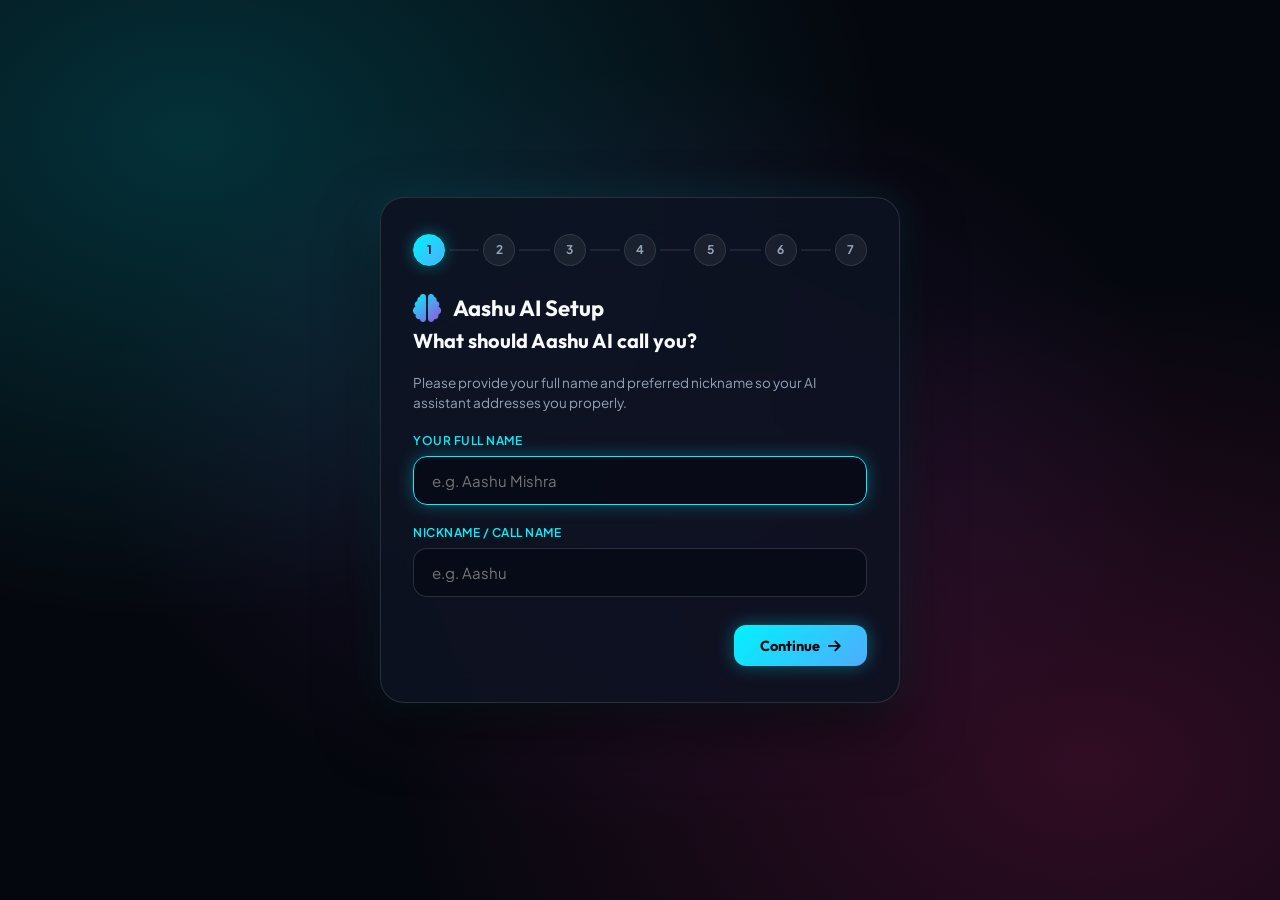
==== public/index.html @ 4f4895bf "Add Reset App Data feature (/api/reset-data & UI Reset Button)" ====
<!DOCTYPE html>
<html lang="en">
<head>
    <meta charset="UTF-8">
    <meta name="viewport" content="width=device-width, initial-scale=1.0, viewport-fit=cover">
    <title>Aashu AI</title>
    
    <!-- PWA & Web App Meta Tags -->
    <link rel="manifest" href="/manifest.json">
    <link rel="icon" type="image/svg+xml" href="/icon.svg">
    <link rel="apple-touch-icon" href="/icon.svg">
    <meta name="theme-color" content="#070a12">
    <meta name="mobile-web-app-capable" content="yes">
    <meta name="apple-mobile-web-app-capable" content="yes">
    <meta name="apple-mobile-web-app-status-bar-style" content="black-translucent">
    <meta name="apple-mobile-web-app-title" content="Aashu">
    <meta name="description" content="Aashu AI Voice Assistant with Persistent Local Vector Memory powered by Groq & SQLite">

    <!-- Google Fonts & Font Awesome Icons -->
    <link rel="preconnect" href="https://fonts.googleapis.com">
    <link rel="preconnect" href="https://fonts.gstatic.com" crossorigin>
    <link href="https://fonts.googleapis.com/css2?family=Inter:wght@300;400;500;600;700&family=Outfit:wght@400;600;700&display=swap" rel="stylesheet">
    <link rel="stylesheet" href="style.css">
    <link rel="stylesheet" href="https://cdnjs.cloudflare.com/ajax/libs/font-awesome/6.4.0/css/all.min.css">
</head>
<body>
    <!-- Offline Alert Banner -->
    <div class="offline-banner" id="offline-banner" style="display: none;">
        <i class="fa-solid fa-triangle-exclamation"></i>
        <span>Offline Mode: Backend disconnected. Vector memories remain cached locally.</span>
    </div>

    <div class="app-container">
        <!-- Sidebar / Memory Drawer -->
        <aside class="memory-sidebar" id="sidebar">
            <div class="sidebar-header">
                <div class="brand">
                    <img src="/icon.svg" alt="App Icon" class="brand-logo" width="32" height="32">
                    <h2>Aashu AI</h2>
                </div>
                <span class="badge" id="facts-count-badge">0 Facts</span>
            </div>

            <div class="sidebar-search">
                <i class="fa-solid fa-magnifying-glass"></i>
                <input type="text" id="memory-search-input" placeholder="Search memories (Ctrl+/)...">
            </div>

            <div class="memory-list" id="memory-list">
                <div class="loading-spinner"><i class="fa-solid fa-spinner fa-spin"></i> Loading facts...</div>
            </div>
        </aside>

        <!-- Main Content Area -->
        <main class="main-content">
            <!-- Top Navbar -->
            <header class="top-nav">
                <div class="status-pills">
                    <div class="status-pill" id="system-status" title="Backend Server Connection">
                        <span class="dot green" id="status-dot"></span>
                        <span id="status-text">Online</span>
                    </div>
                    <div class="status-pill model-select-pill" title="Select Groq AI Model">
                        <i class="fa-solid fa-brain text-cyan"></i>
                        <select id="model-selector" class="model-select-dropdown">
                            <option value="llama-3.3-70b-versatile">Smart: Llama 3.3 (70B)</option>
                            <option value="llama-3.1-8b-instant">Fast: Llama 3.1 (8B)</option>
                            <option value="mixtral-8x7b-32768">Balanced: Mixtral (8x7B)</option>
                            <option value="deepseek-r1-distill-llama-70b">Reasoning: DeepSeek R1 (70B)</option>
                            <option value="gemma2-9b-it">Gemma 2 (9B)</option>
                        </select>
                    </div>
                    <div class="status-pill lang-pill" id="lang-pill" title="Toggle Voice & Speech Language Mode (Hindi / English / Auto)">
                        <i class="fa-solid fa-language text-cyan"></i>
                        <span id="lang-label">Auto (HI / EN)</span>
                    </div>
                    <div class="status-pill wakeword-pill" id="wakeword-status-pill" title="Click to customize Wake Word">
                        <i class="fa-solid fa-ear-listen text-pink" id="wakeword-pill-icon"></i>
                        <span id="wakeword-label">Wake: "hey aashu"</span>
                    </div>
                </div>

                <div class="top-controls">
                    <button class="icon-btn" id="reset-app-btn" title="Reset All Data & Re-run Setup">
                        <i class="fa-solid fa-arrow-rotate-left" style="color: var(--accent-cyan);"></i>
                    </button>
                    <button class="install-btn" id="install-app-btn" style="display: none;" title="Install App">
                        <i class="fa-solid fa-download"></i>
                        <span>Install</span>
                    </button>
                    <button class="icon-btn active-wake" id="toggle-wakeword-btn" title="Toggle Hands-Free Mode">
                        <i class="fa-solid fa-microphone-lines" id="wakeword-btn-icon" style="color: var(--accent-pink);"></i>
                    </button>
                    <button class="icon-btn" id="toggle-voice-btn" title="Toggle Voice Output">
                        <i class="fa-solid fa-volume-high" id="voice-icon"></i>
                    </button>
                    <button class="icon-btn" id="toggle-sidebar-btn" title="Toggle Memory Drawer">
                        <i class="fa-solid fa-folder-open"></i>
                    </button>
                </div>
            </header>

            <!-- Chat / Response Area -->
            <div class="chat-area" id="chat-area">

                <!-- Welcome / Idle State -->
                <div class="welcome-state" id="welcome-state">
                    <h2 class="welcome-title" id="welcome-user-title">Welcome to Aashu AI</h2>
                    <div class="welcome-visualizer">
                        <canvas id="audio-wave-canvas" width="480" height="80"></canvas>
                        <button class="mic-button" id="mic-btn" title="Click or Press Space to Speak">
                            <i class="fa-solid fa-microphone" id="mic-icon"></i>
                        </button>
                    </div>
                    <p class="welcome-hint">
                        Press <kbd>Space</kbd> or say <strong id="welcome-wake-hint" style="color:var(--accent-pink);">"Hey Aashu"</strong> &mdash; speak naturally, pause to auto-send.
                    </p>
                </div>

                <!-- AI Response Card (shown after query) -->
                <section class="response-card glass-panel" id="response-card" style="display: none;">
                    <div class="response-header">
                        <div class="response-title">
                            <i class="fa-solid fa-sparkles text-cyan"></i>
                            <h3 id="response-heading">AI Memory Response</h3>
                        </div>
                        <button class="icon-btn-sm" id="speak-response-btn" title="Replay Voice Speech">
                            <i class="fa-solid fa-volume-high"></i>
                        </button>
                    </div>

                    <div class="response-body" id="response-body-text"></div>

                    <!-- Context Facts -->
                    <div class="context-facts-container" id="context-facts-container" style="display: none;">
                        <h4><i class="fa-solid fa-database"></i> Facts Retrieved From Local Vector DB:</h4>
                        <div class="context-facts-grid" id="context-facts-grid"></div>
                    </div>
                </section>

            </div><!-- end chat-area -->

            <!-- ====================================================
                 UNIFIED INPUT BAR (bottom of screen, always visible)
                 ==================================================== -->
            <div class="unified-input-bar" id="unified-input-bar">

                <!-- Live Transcript strip (appears above input when speaking) -->
                <div class="live-transcript-strip" id="transcript-box" style="display: none;">
                    <i class="fa-solid fa-wave-square text-cyan"></i>
                    <span id="transcript-text" class="transcript-text"></span>
                    <span id="interim-text" class="interim-text"></span>
                </div>

                <!-- Hidden placeholder (needed by JS for compat) -->
                <span id="transcript-placeholder" style="display: none;"></span>

                <!-- Main Input Row -->
                <div class="input-row">

                    <!-- Mode Toggle Pills (left side of bar) -->
                    <div class="mode-pills-inline">
                        <button class="mode-pill active" id="mode-ask-btn" data-mode="ask" title="Ask AI Memory">
                            <i class="fa-solid fa-comments"></i>
                            <span>Ask</span>
                        </button>
                        <button class="mode-pill" id="mode-remember-btn" data-mode="remember" title="Store New Memory">
                            <i class="fa-solid fa-plus-circle"></i>
                            <span>Remember</span>
                        </button>
                    </div>

                    <!-- Divider -->
                    <div class="input-divider"></div>

                    <!-- Inline Mic Button -->
                    <button class="mic-btn-inline" id="mic-btn-2" title="Voice Input (Space)">
                        <i class="fa-solid fa-microphone" id="mic-icon-2"></i>
                    </button>

                    <!-- Text Input -->
                    <textarea id="manual-text-input" rows="1" placeholder="Ask anything or share a memory to store..."></textarea>

                    <!-- Send Button -->
                    <button class="send-btn" id="send-btn" title="Send (Enter)">
                        <i class="fa-solid fa-paper-plane"></i>
                    </button>

                </div><!-- end input-row -->

                <!-- Mic status / auto-submit indicator -->
                <div class="mic-status-label" id="mic-status-label" style="display: none;"></div>

            </div><!-- end unified-input-bar -->

            <footer class="app-footer">
                <span><kbd>Space</kbd> Mic &nbsp;&bull;&nbsp; <kbd>Enter</kbd> Send &nbsp;&bull;&nbsp; <kbd>Ctrl</kbd>+<kbd>/</kbd> Search &nbsp;&bull;&nbsp; <kbd>Esc</kbd> Sidebar</span>
            </footer>
        </main>
    </div>

    <!-- Custom Wake Word Modal -->
    <div class="modal-overlay" id="wakeword-modal" style="display: none;">
        <div class="modal-card glass-panel">
            <div class="modal-header">
                <div class="modal-title">
                    <i class="fa-solid fa-ear-listen text-pink"></i>
                    <h3>Customize Wake Word</h3>
                </div>
                <button class="icon-btn-sm" id="close-modal-btn" title="Close">
                    <i class="fa-solid fa-xmark"></i>
                </button>
            </div>
            <p class="modal-desc">
                Set the spoken phrase that automatically wakes up Aashu AI hands-free.
            </p>
            
            <div class="modal-input-group">
                <label for="modal-wakeword-input">Trigger Phrase</label>
                <input type="text" id="modal-wakeword-input" placeholder="e.g. Hey Aashu, Jarvis, Computer..." />
            </div>

            <div class="modal-presets">
                <span class="preset-label">Presets:</span>
                <button class="preset-chip" data-phrase="Hey Aashu">Hey Aashu</button>
                <button class="preset-chip" data-phrase="Aashu">Aashu</button>
                <button class="preset-chip" data-phrase="Jarvis">Jarvis</button>
                <button class="preset-chip" data-phrase="Hey AI">Hey AI</button>
            </div>

            <div class="modal-actions">
                <button class="btn-secondary" id="cancel-modal-btn">Cancel</button>
                <button class="btn-primary" id="save-wakeword-btn">
                    <i class="fa-solid fa-check"></i>
                    <span>Save Wake Word</span>
                </button>
            </div>
        </div>
    <!-- Lock Screen Modal Overlay -->
    <div id="lock-screen-overlay" class="lock-screen-overlay" style="display: none;">
        <div class="lock-screen-card">
            <div class="lock-icon-circle">
                <i class="fa-solid fa-shield-halved"></i>
            </div>
            <h2 id="lock-screen-title">Aashu AI Security Lock</h2>
            <p id="lock-screen-sub">Enter your security password or PIN to access your personal assistant & private vector database.</p>

            <div class="lock-input-group">
                <input type="password" id="lock-password-input" placeholder="Enter Password / PIN" autofocus />
                <button id="unlock-btn" class="unlock-btn"><span>Unlock</span> <i class="fa-solid fa-key"></i></button>
            </div>
            <div id="lock-error-msg" class="lock-error-msg" style="display: none;"></div>
        </div>
    </div>

    <script src="app.js"></script>
</body>
</html>
---- public/style.css ----
:root {
    --bg-dark: #070a12;
    --bg-card: rgba(15, 22, 38, 0.75);
    --bg-card-hover: rgba(25, 35, 58, 0.85);
    --border-color: rgba(255, 255, 255, 0.08);
    --border-glow: rgba(0, 242, 254, 0.35);
    --accent-cyan: #00f2fe;
    --accent-blue: #4facfe;
    --accent-purple: #9d4edd;
    --accent-pink: #f72585;
    --text-main: #f8fafc;
    --text-muted: #94a3b8;
    --font-heading: 'Outfit', -apple-system, BlinkMacSystemFont, sans-serif;
    --font-body: 'Inter', -apple-system, BlinkMacSystemFont, sans-serif;
}

/* Custom Sleek Dark Scrollbar */
::-webkit-scrollbar {
    width: 6px;
    height: 6px;
}
::-webkit-scrollbar-track {
    background: rgba(7, 10, 18, 0.6);
}
::-webkit-scrollbar-thumb {
    background: rgba(255, 255, 255, 0.12);
    border-radius: 10px;
}
::-webkit-scrollbar-thumb:hover {
    background: var(--accent-cyan);
}

* {
    box-sizing: border-box;
    margin: 0;
    padding: 0;
}

html, body {
    width: 100%;
    height: 100%;
    overflow: hidden;
    background-color: var(--bg-dark);
    background-image: 
        radial-gradient(at 0% 0%, rgba(79, 172, 254, 0.12) 0px, transparent 45%),
        radial-gradient(at 100% 100%, rgba(157, 78, 221, 0.12) 0px, transparent 45%),
        radial-gradient(at 50% 50%, rgba(0, 242, 254, 0.04) 0px, transparent 60%);
    color: var(--text-main);
    font-family: var(--font-body);
}

/* Main Container Layout */
.app-container {
    display: flex;
    width: 100vw;
    height: 100vh;
    overflow: hidden;
}

/* Sidebar Drawer */
.memory-sidebar {
    width: 320px;
    min-width: 320px;
    height: 100%;
    background: rgba(11, 15, 26, 0.9);
    border-right: 1px solid var(--border-color);
    backdrop-filter: blur(20px);
    display: flex;
    flex-direction: column;
    transition: margin-left 0.3s cubic-bezier(0.4, 0, 0.2, 1);
    z-index: 20;
}

.memory-sidebar.collapsed {
    margin-left: -320px;
}

.sidebar-header {
    padding: 20px 22px;
    display: flex;
    align-items: center;
    justify-content: space-between;
    border-bottom: 1px solid var(--border-color);
}

.brand {
    display: flex;
    align-items: center;
    gap: 12px;
}

.brand-icon {
    font-size: 24px;
    background: linear-gradient(135deg, var(--accent-cyan), var(--accent-purple));
    -webkit-background-clip: text;
    -webkit-text-fill-color: transparent;
}

.brand h2 {
    font-family: var(--font-heading);
    font-size: 18px;
    font-weight: 700;
    letter-spacing: -0.3px;
}

.badge {
    background: rgba(0, 242, 254, 0.12);
    color: var(--accent-cyan);
    border: 1px solid rgba(0, 242, 254, 0.25);
    font-size: 11px;
    padding: 4px 10px;
    border-radius: 20px;
    font-weight: 600;
    letter-spacing: 0.3px;
}

.sidebar-search {
    padding: 14px 18px;
    position: relative;
}

.sidebar-search i {
    position: absolute;
    left: 30px;
    top: 50%;
    transform: translateY(-50%);
    color: var(--text-muted);
    font-size: 13px;
}

.sidebar-search input {
    width: 100%;
    background: rgba(255, 255, 255, 0.04);
    border: 1px solid var(--border-color);
    padding: 10px 12px 10px 36px;
    border-radius: 10px;
    color: #fff;
    font-size: 13px;
    outline: none;
    transition: all 0.2s ease;
}

.sidebar-search input:focus {
    border-color: var(--accent-cyan);
    box-shadow: 0 0 12px rgba(0, 242, 254, 0.2);
}

.memory-list {
    flex: 1;
    overflow-y: auto;
    padding: 10px 18px 24px 18px;
    display: flex;
    flex-direction: column;
    gap: 10px;
}

/* Fact Cards */
.fact-card {
    background: rgba(18, 26, 44, 0.6);
    border: 1px solid rgba(255, 255, 255, 0.08);
    border-radius: 14px;
    padding: 12px 14px;
    transition: all 0.2s ease;
    position: relative;
    backdrop-filter: blur(8px);
}

.fact-card:hover {
    background: rgba(26, 36, 60, 0.85);
    border-color: rgba(0, 242, 254, 0.35);
    box-shadow: 0 4px 18px rgba(0, 0, 0, 0.4), 0 0 12px rgba(0, 242, 254, 0.1);
}

.fact-meta {
    display: flex;
    justify-content: space-between;
    align-items: center;
    margin-bottom: 6px;
    padding-right: 22px;
}

.fact-category {
    font-size: 10.5px;
    text-transform: uppercase;
    letter-spacing: 0.5px;
    color: var(--accent-cyan);
    font-weight: 600;
    display: flex;
    align-items: center;
    gap: 4px;
}

.fact-date {
    font-size: 10.5px;
    color: var(--text-muted);
    opacity: 0.8;
}

.fact-text {
    font-size: 13px;
    color: var(--text-main);
    line-height: 1.45;
    word-break: break-word;
}

.delete-fact-btn {
    position: absolute;
    right: 10px;
    top: 10px;
    background: rgba(255, 255, 255, 0.05);
    border: 1px solid rgba(255, 255, 255, 0.1);
    color: var(--text-muted);
    border-radius: 8px;
    width: 26px;
    height: 26px;
    display: flex;
    align-items: center;
    justify-content: center;
    cursor: pointer;
    opacity: 0;
    transition: all 0.2s ease;
    font-size: 11px;
}

.fact-card:hover .delete-fact-btn {
    opacity: 1;
}

.delete-fact-btn:hover {
    color: var(--accent-pink);
    border-color: rgba(247, 37, 133, 0.4);
    background: rgba(247, 37, 133, 0.15);
}

.empty-memory-state {
    text-align: center;
    padding: 30px 10px;
    color: var(--text-muted);
}

.empty-memory-state i {
    font-size: 28px;
    color: rgba(255, 255, 255, 0.15);
    margin-bottom: 10px;
}

.empty-memory-state p {
    font-size: 13px;
    font-weight: 600;
    color: var(--text-main);
    margin-bottom: 4px;
}

.empty-memory-state span {
    font-size: 11.5px;
    opacity: 0.7;
}

/* Main Content Area */
.main-content {
    flex: 1;
    height: 100%;
    overflow-y: auto;
    overflow-x: hidden;
    padding: 24px 36px 40px 36px;
    display: flex;
    flex-direction: column;
    gap: 22px;
    max-width: 900px;
    margin: 0 auto;
    width: 100%;
}

/* Top Navbar */
.top-nav {
    display: flex;
    justify-content: space-between;
    align-items: center;
    gap: 16px;
    flex-wrap: nowrap;
    width: 100%;
    padding-bottom: 4px;
}

.status-pills {
    display: flex;
    gap: 10px;
    align-items: center;
    flex-wrap: nowrap;
}

.status-pill {
    background: var(--bg-card);
    border: 1px solid var(--border-color);
    padding: 7px 13px;
    border-radius: 30px;
    font-size: 12.5px;
    display: flex;
    align-items: center;
    gap: 8px;
    backdrop-filter: blur(12px);
    font-weight: 500;
    white-space: nowrap;
}

.dot {
    width: 8px;
    height: 8px;
    border-radius: 50%;
}

.dot.green {
    background-color: #10b981;
    box-shadow: 0 0 10px #10b981;
}

.text-cyan { color: var(--accent-cyan); }
.text-purple { color: var(--accent-purple); } html, body {
    width: 100%;
    height: 100%;
    overflow: hidden;
    background-color: #05070e;
    background-image: 
        radial-gradient(at 10% 10%, rgba(0, 242, 254, 0.15) 0px, transparent 40%),
        radial-gradient(at 90% 90%, rgba(247, 37, 133, 0.15) 0px, transparent 40%),
        radial-gradient(at 50% 50%, rgba(157, 78, 221, 0.12) 0px, transparent 60%);
    animation: ambient-mesh 14s ease-in-out infinite alternate;
    color: var(--text-main);
    font-family: var(--font-body);
}

@keyframes ambient-mesh {
    0% { background-position: 0% 0%; }
    100% { background-position: 100% 100%; filter: hue-rotate(15deg); }
}

/* Main Container Layout */
.app-container {
    display: flex;
    width: 100vw;
    height: 100vh;
    overflow: hidden;
}

/* Sidebar Drawer */
.memory-sidebar {
    width: 320px;
    min-width: 320px;
    height: 100%;
    background: rgba(11, 15, 26, 0.9);
    border-right: 1px solid var(--border-color);
    backdrop-filter: blur(20px);
    display: flex;
    flex-direction: column;
    transition: margin-left 0.3s cubic-bezier(0.4, 0, 0.2, 1);
    z-index: 20;
}

.memory-sidebar.collapsed {
    margin-left: -320px;
}

.top-controls {
    display: flex;
    gap: 10px;
    align-items: center;
}

.icon-btn, .icon-btn-sm {
    background: var(--bg-card);
    border: 1px solid var(--border-color);
    color: var(--text-main);
    width: 40px;
    height: 40px;
    border-radius: 12px;
    cursor: pointer;
    transition: all 0.2s ease;
    display: flex;
    align-items: center;
    justify-content: center;
    font-size: 14px;
}

.icon-btn:hover, .icon-btn-sm:hover {
    background: rgba(255, 255, 255, 0.1);
    border-color: var(--accent-cyan);
    color: var(--accent-cyan);
    box-shadow: 0 0 15px rgba(0, 242, 254, 0.2);
}

/* Mode Selector Tabs */
.mode-selector {
    display: flex;
    background: rgba(255, 255, 255, 0.03);
    border: 1px solid var(--border-color);
    border-radius: 14px;
    padding: 5px;
    gap: 6px;
    box-shadow: inset 0 0 15px rgba(0, 0, 0, 0.5);
}

.mode-tab {
    flex: 1;
    background: transparent;
    border: none;
    color: var(--text-muted);
    padding: 12px 16px;
    border-radius: 10px;
    font-family: var(--font-heading);
    font-size: 14px;
    font-weight: 600;
    cursor: pointer;
    transition: all 0.25s ease;
    display: flex;
    align-items: center;
    justify-content: center;
    gap: 8px;
}

.mode-tab.active {
    background: linear-gradient(135deg, rgba(0, 242, 254, 0.25), rgba(157, 78, 221, 0.25));
    border: 1px solid rgba(0, 242, 254, 0.5);
    color: #fff;
    box-shadow: 0 4px 25px rgba(0, 242, 254, 0.3), inset 0 0 10px rgba(0, 242, 254, 0.2);
}

/* Hero Mic Visualizer */
.voice-hero {
    display: flex;
    flex-direction: column;
    align-items: center;
    justify-content: center;
    padding: 10px 0;
}

.welcome-title {
    font-family: var(--font-heading);
    font-size: 22px;
    font-weight: 700;
    margin-bottom: 12px;
    background: linear-gradient(135deg, var(--text-main), var(--accent-cyan));
    -webkit-background-clip: text;
    -webkit-text-fill-color: transparent;
    text-align: center;
}

.visualizer-wrapper {
    position: relative;
    width: 100%;
    max-width: 520px;
    height: 125px;
    display: flex;
    align-items: center;
    justify-content: center;
}

#audio-wave-canvas {
    position: absolute;
    top: 0;
    left: 0;
    width: 100%;
    height: 100%;
    pointer-events: none;
}

.mic-button {
    position: relative;
    width: 82px;
    height: 82px;
    border-radius: 50%;
    background: linear-gradient(135deg, #00f2fe, #9d4edd, #f72585);
    background-size: 200% 200%;
    animation: gradient-shift 4s ease infinite;
    border: none;
    color: #fff;
    font-size: 28px;
    cursor: pointer;
    z-index: 2;
    box-shadow: 0 0 35px rgba(0, 242, 254, 0.5), 0 0 70px rgba(157, 78, 221, 0.3);
    transition: all 0.3s cubic-bezier(0.175, 0.885, 0.32, 1.275);
    display: flex;
    align-items: center;
    justify-content: center;
}

@keyframes gradient-shift {
    0% { background-position: 0% 50%; }
    50% { background-position: 100% 50%; }
    100% { background-position: 0% 50%; }
}

.mic-button::before {
    content: '';
    position: absolute;
    inset: -6px;
    border-radius: 50%;
    background: linear-gradient(135deg, rgba(0, 242, 254, 0.5), rgba(247, 37, 133, 0.5));
    z-index: -1;
    opacity: 0.7;
    filter: blur(8px);
    transition: all 0.3s ease;
}

.mic-button:hover {
    transform: scale(1.1);
    box-shadow: 0 0 50px rgba(0, 242, 254, 0.75), 0 0 90px rgba(247, 37, 133, 0.5);
}

.mic-button.recording {
    background: linear-gradient(135deg, #f72585, #ff4757, #7209b7);
    background-size: 200% 200%;
    box-shadow: 0 0 60px rgba(247, 37, 133, 0.9), 0 0 100px rgba(255, 71, 87, 0.6);
    animation: pulse-ring 1.2s ease-in-out infinite, gradient-shift 2s linear infinite;
}

.mic-button.recording::before {
    animation: aura-expand 1.2s ease-out infinite;
}

@keyframes aura-expand {
    0% { transform: scale(1); opacity: 0.9; }
    100% { transform: scale(1.6); opacity: 0; }
}

@keyframes pulse-ring {
    0% { transform: scale(1); }
    50% { transform: scale(1.12); }
    100% { transform: scale(1); }
}

.mic-status-label {
    margin-top: 10px;
    font-size: 13px;
    color: var(--text-muted);
    font-weight: 500;
    text-align: center;
}

kbd {
    background: rgba(255, 255, 255, 0.08);
    border: 1px solid var(--border-color);
    padding: 2px 7px;
    border-radius: 5px;
    font-size: 11px;
    color: var(--accent-cyan);
    font-weight: 600;
}

/* Glass Panels */
.glass-panel {
    background: var(--bg-card);
    border: 1px solid var(--border-color);
    border-radius: 16px;
    padding: 20px 24px;
    backdrop-filter: blur(16px);
    box-shadow: 0 10px 30px rgba(0, 0, 0, 0.35);
}

/* Live Transcript Box */
.live-transcript-box {
    min-height: 54px;
    background: rgba(0, 0, 0, 0.25);
    border: 1px dashed rgba(255, 255, 255, 0.12);
    border-radius: 12px;
    padding: 14px 16px;
    margin-bottom: 16px;
    font-size: 14.5px;
    line-height: 1.5;
}

.transcript-placeholder {
    color: var(--text-muted);
    font-size: 13.5px;
    display: flex;
    align-items: center;
    gap: 8px;
}

.transcript-text {
    color: var(--text-main);
    font-weight: 500;
}

.interim-text {
    color: var(--accent-cyan);
    font-style: italic;
}

/* Input Form */
.input-form {
    display: flex;
    gap: 12px;
    align-items: stretch;
}

.input-form textarea {
    flex: 1;
    background: rgba(255, 255, 255, 0.04);
    border: 1px solid var(--border-color);
    border-radius: 12px;
    padding: 14px 16px;
    color: #fff;
    font-family: var(--font-body);
    font-size: 14px;
    resize: none;
    outline: none;
    transition: all 0.2s ease;
    line-height: 1.4;
}

.input-form textarea:focus {
    border-color: var(--accent-cyan);
    box-shadow: 0 0 15px rgba(0, 242, 254, 0.2);
}

.send-btn {
    background: linear-gradient(135deg, var(--accent-cyan), var(--accent-blue));
    border: none;
    color: #070a12;
    font-weight: 700;
    font-family: var(--font-heading);
    font-size: 14px;
    padding: 0 26px;
    border-radius: 12px;
    cursor: pointer;
    display: flex;
    align-items: center;
    gap: 10px;
    transition: all 0.2s ease;
    white-space: nowrap;
}

.send-btn:hover {
    box-shadow: 0 0 25px rgba(0, 242, 254, 0.5);
    transform: translateY(-1px);
}

/* Response Section */
.response-header {
    display: flex;
    justify-content: space-between;
    align-items: center;
    margin-bottom: 14px;
    border-bottom: 1px solid var(--border-color);
    padding-bottom: 12px;
}

.response-title {
    display: flex;
    align-items: center;
    gap: 10px;
}

.response-title h3 {
    font-family: var(--font-heading);
    font-size: 16px;
    font-weight: 600;
}

.response-body {
    font-size: 15px;
    line-height: 1.7;
    color: var(--text-main);
}

.response-body strong {
    color: var(--accent-cyan);
    font-weight: 600;
}

.inline-code {
    background: rgba(0, 242, 254, 0.1);
    border: 1px solid rgba(0, 242, 254, 0.25);
    color: var(--accent-cyan);
    padding: 2px 6px;
    border-radius: 4px;
    font-family: monospace;
    font-size: 13px;
}

.response-li {
    margin-left: 18px;
    margin-top: 4px;
    color: var(--text-main);
}

.context-facts-container {
    margin-top: 20px;
    background: rgba(0, 0, 0, 0.25);
    border-radius: 14px;
    padding: 16px 18px;
    border: 1px solid rgba(255, 255, 255, 0.08);
}

.context-facts-container h4 {
    font-size: 12.5px;
    font-weight: 600;
    letter-spacing: 0.5px;
    text-transform: uppercase;
    color: var(--text-muted);
    margin-bottom: 14px;
    display: flex;
    align-items: center;
    gap: 8px;
}

.context-facts-grid {
    display: grid;
    grid-template-columns: repeat(auto-fill, minmax(260px, 1fr));
    gap: 12px;
}

.context-fact-pill {
    background: rgba(15, 23, 42, 0.7);
    border: 1px solid rgba(0, 242, 254, 0.2);
    border-radius: 12px;
    padding: 14px;
    display: flex;
    flex-direction: column;
    gap: 8px;
    transition: all 0.2s ease;
    box-shadow: 0 4px 15px rgba(0, 0, 0, 0.2);
}

.context-fact-pill:hover {
    border-color: rgba(0, 242, 254, 0.45);
    background: rgba(20, 30, 55, 0.85);
    transform: translateY(-2px);
    box-shadow: 0 8px 20px rgba(0, 242, 254, 0.15);
}

.context-fact-header {
    display: flex;
    align-items: center;
    justify-content: space-between;
    font-size: 11px;
}

.category-badge {
    color: var(--text-muted);
    font-weight: 500;
    display: inline-flex;
    align-items: center;
    gap: 5px;
    background: rgba(255, 255, 255, 0.06);
    padding: 3px 8px;
    border-radius: 6px;
}

.score-badge {
    background: rgba(0, 242, 254, 0.15);
    border: 1px solid rgba(0, 242, 254, 0.35);
    color: var(--accent-cyan);
    font-weight: 700;
    font-size: 11px;
    padding: 2px 8px;
    border-radius: 12px;
}

.fact-body-text {
    font-size: 13px;
    line-height: 1.5;
    color: var(--text-main);
    font-weight: 500;
}

/* PWA Install Button */
.install-btn {
    background: linear-gradient(135deg, var(--accent-cyan), var(--accent-purple));
    border: none;
    color: #070a12;
    font-family: var(--font-heading);
    font-weight: 700;
    font-size: 13px;
    padding: 8px 16px;
    border-radius: 20px;
    cursor: pointer;
    display: flex;
    align-items: center;
    gap: 8px;
    box-shadow: 0 0 15px rgba(0, 242, 254, 0.4);
    transition: all 0.25s ease;
    animation: install-pulse 2s infinite alternate;
}

.install-btn:hover {
    transform: translateY(-2px) scale(1.03);
    box-shadow: 0 0 25px rgba(0, 242, 254, 0.7);
}

@keyframes install-pulse {
    0% { box-shadow: 0 0 12px rgba(0, 242, 254, 0.3); }
    100% { box-shadow: 0 0 22px rgba(157, 78, 221, 0.6); }
}

/* Offline Alert Banner */
.offline-banner {
    width: 100%;
    background: linear-gradient(90deg, #ff4757, #ff6b81);
    color: #fff;
    text-align: center;
    padding: 8px 16px;
    font-size: 13px;
    font-weight: 600;
    display: flex;
    align-items: center;
    justify-content: center;
    gap: 10px;
    z-index: 1000;
    box-shadow: 0 2px 10px rgba(255, 71, 87, 0.4);
}

.brand-logo {
    border-radius: 8px;
    box-shadow: 0 0 12px rgba(0, 242, 254, 0.4);
}

.app-footer {
    text-align: center;
    font-size: 12px;
    color: var(--text-muted);
    margin-top: auto;
    padding: 12px 0 6px 0;
    border-top: 1px solid rgba(255, 255, 255, 0.05);
}

/* Responsive Mobile Layout Adjustments */
@media (max-width: 768px) {
    .main-content {
        padding: 16px 18px 30px 18px;
    }
    .hide-mobile {
        display: none !important;
    }
    .install-btn span {
        display: none;
    }
    .install-btn {
        padding: 8px 12px;
    }
    .memory-sidebar {
        position: fixed;
        top: 0;
        left: 0;
        bottom: 0;
        box-shadow: 10px 0 30px rgba(0, 0, 0, 0.6);
    }
}

.model-select-pill {
    padding: 4px 10px;
    transition: all 0.2s ease;
}
.model-select-pill:hover {
    border-color: var(--accent-cyan);
    box-shadow: 0 0 12px rgba(0, 242, 254, 0.25);
}
.model-select-dropdown {
    background: transparent;
    border: none;
    color: var(--text-main);
    font-family: var(--font-body);
    font-size: 12.5px;
    font-weight: 600;
    outline: none;
    cursor: pointer;
    padding-right: 4px;
}
.model-select-dropdown option {
    background: #0f1626;
    color: var(--text-main);
    padding: 8px;
    font-size: 13px;
}

/* =============================================
   MAIN CONTENT — FULL HEIGHT FLEX LAYOUT
   ============================================= */
.main-content {
    flex: 1;
    height: 100%;
    overflow: hidden;
    display: flex;
    flex-direction: column;
    max-width: 860px;
    margin: 0 auto;
    width: 100%;
    padding: 0 28px;
    gap: 0;
}

/* Chat Area — scrollable, grows to fill space */
.chat-area {
    flex: 1;
    overflow-y: auto;
    overflow-x: hidden;
    padding: 24px 0 20px 0;
    display: flex;
    flex-direction: column;
    gap: 16px;
    scrollbar-width: thin;
    scrollbar-color: rgba(0,242,254,0.2) transparent;
}

/* Welcome / Idle State */
.welcome-state {
    flex: 1;
    display: flex;
    flex-direction: column;
    align-items: center;
    justify-content: center;
    gap: 18px;
    padding: 20px 0 30px 0;
}

.welcome-visualizer {
    position: relative;
    width: 100%;
    max-width: 480px;
    height: 110px;
    display: flex;
    align-items: center;
    justify-content: center;
}

.welcome-visualizer canvas {
    position: absolute;
    top: 0; left: 0;
    width: 100%; height: 100%;
    pointer-events: none;
}

.welcome-hint {
    font-size: 13.5px;
    color: var(--text-muted);
    text-align: center;
    font-weight: 500;
    line-height: 1.6;
}

/* =============================================
   UNIFIED INPUT BAR
   ============================================= */
.unified-input-bar {
    border-top: 1px solid rgba(255,255,255,0.07);
    background: rgba(8, 12, 22, 0.85);
    backdrop-filter: blur(24px);
    padding: 12px 0 8px 0;
    display: flex;
    flex-direction: column;
    gap: 8px;
}

/* Live transcript strip — appears above input when mic is active */
.live-transcript-strip {
    display: flex;
    align-items: flex-start;
    gap: 10px;
    font-size: 13.5px;
    line-height: 1.5;
    color: var(--text-main);
    background: rgba(0, 242, 254, 0.05);
    border: 1px solid rgba(0, 242, 254, 0.15);
    border-radius: 12px;
    padding: 10px 14px;
    min-height: 40px;
    animation: fadeInDown 0.2s ease;
}

@keyframes fadeInDown {
    from { opacity: 0; transform: translateY(-6px); }
    to   { opacity: 1; transform: translateY(0); }
}

/* The main input row */
.input-row {
    display: flex;
    align-items: center;
    gap: 8px;
    background: rgba(15, 22, 40, 0.8);
    border: 1px solid rgba(255,255,255,0.1);
    border-radius: 18px;
    padding: 6px 10px 6px 8px;
    transition: border-color 0.2s ease, box-shadow 0.2s ease;
}

.input-row:focus-within {
    border-color: rgba(0, 242, 254, 0.4);
    box-shadow: 0 0 20px rgba(0, 242, 254, 0.12);
}

/* Mode Pills inside the input bar */
.mode-pills-inline {
    display: flex;
    gap: 4px;
    flex-shrink: 0;
}

.mode-pill {
    background: transparent;
    border: 1px solid transparent;
    color: var(--text-muted);
    border-radius: 12px;
    padding: 6px 12px;
    font-size: 12.5px;
    font-weight: 600;
    font-family: var(--font-heading);
    cursor: pointer;
    display: flex;
    align-items: center;
    gap: 6px;
    transition: all 0.2s ease;
    white-space: nowrap;
}

.mode-pill:hover {
    background: rgba(255,255,255,0.07);
    color: var(--text-main);
}

.mode-pill.active {
    background: rgba(0, 242, 254, 0.15);
    border-color: rgba(0, 242, 254, 0.35);
    color: var(--accent-cyan);
}

/* Vertical divider between pills and mic */
.input-divider {
    width: 1px;
    height: 22px;
    background: rgba(255,255,255,0.1);
    flex-shrink: 0;
}

/* Inline Mic Button (inside input bar) */
.mic-btn-inline {
    width: 36px;
    height: 36px;
    border-radius: 50%;
    border: none;
    background: rgba(255,255,255,0.06);
    color: var(--text-muted);
    font-size: 14px;
    cursor: pointer;
    display: flex;
    align-items: center;
    justify-content: center;
    flex-shrink: 0;
    transition: all 0.2s ease;
}

.mic-btn-inline:hover {
    background: rgba(0, 242, 254, 0.15);
    color: var(--accent-cyan);
    box-shadow: 0 0 12px rgba(0,242,254,0.25);
}

.mic-btn-inline.recording {
    background: rgba(247, 37, 133, 0.2);
    color: var(--accent-pink);
    box-shadow: 0 0 16px rgba(247,37,133,0.4);
    animation: pulse-ring 1.2s ease-in-out infinite;
}

/* Auto-grow textarea */
.input-row textarea {
    flex: 1;
    background: transparent;
    border: none;
    outline: none;
    color: var(--text-main);
    font-family: var(--font-body);
    font-size: 14.5px;
    line-height: 1.5;
    resize: none;
    max-height: 130px;
    overflow-y: auto;
    padding: 7px 4px;
    min-height: 38px;
    scrollbar-width: thin;
}

.input-row textarea::placeholder {
    color: rgba(148, 163, 184, 0.5);
}

/* Send Button */
.send-btn {
    width: 38px;
    height: 38px;
    border-radius: 50%;
    border: none;
    background: linear-gradient(135deg, var(--accent-cyan), var(--accent-blue));
    color: #07090f;
    font-size: 15px;
    cursor: pointer;
    display: flex;
    align-items: center;
    justify-content: center;
    flex-shrink: 0;
    transition: all 0.2s ease;
    box-shadow: 0 0 15px rgba(0, 242, 254, 0.3);
}

.send-btn:hover {
    transform: scale(1.1);
    box-shadow: 0 0 25px rgba(0, 242, 254, 0.55);
}

/* Mic status label in input bar */
.mic-status-label {
    font-size: 12px;
    font-weight: 500;
    padding: 0 4px;
    min-height: 0;
    text-align: center;
    color: var(--text-muted);
    transition: all 0.2s ease;
}

/* Footer */
.app-footer {
    text-align: center;
    font-size: 11.5px;
    color: rgba(148, 163, 184, 0.4);
    padding: 6px 0 10px 0;
}

/* Wake Word Pill & Controls */
.wakeword-pill {
    cursor: pointer;
    border: 1px solid rgba(247, 37, 133, 0.25);
    background: rgba(247, 37, 133, 0.08);
    transition: all 0.25s ease;
}

.wakeword-pill:hover {
    border-color: var(--accent-pink);
    box-shadow: 0 0 14px rgba(247, 37, 133, 0.35);
}

.wakeword-pill.listening-active {
    animation: wake-pulse 1.4s ease-in-out infinite alternate;
    background: rgba(247, 37, 133, 0.18);
}

@keyframes wake-pulse {
    from { box-shadow: 0 0 8px rgba(247, 37, 133, 0.2); }
    to   { box-shadow: 0 0 20px rgba(247, 37, 133, 0.7); }
}

.icon-btn.active-wake {
    border-color: rgba(247, 37, 133, 0.4);
    box-shadow: 0 0 12px rgba(247, 37, 133, 0.25);
}

/* Modal Popup Styles */
.modal-overlay {
    position: fixed;
    top: 0; left: 0; right: 0; bottom: 0;
    background: rgba(4, 7, 14, 0.75);
    backdrop-filter: blur(14px);
    display: flex;
    align-items: center;
    justify-content: center;
    z-index: 9999;
    padding: 20px;
    animation: fadeInModal 0.2s ease;
}

@keyframes fadeInModal {
    from { opacity: 0; transform: scale(0.96); }
    to   { opacity: 1; transform: scale(1); }
}

.modal-card {
    width: 100%;
    max-width: 440px;
    background: rgba(14, 20, 36, 0.95);
    border: 1px solid rgba(255, 255, 255, 0.12);
    border-radius: 20px;
    padding: 24px;
    display: flex;
    flex-direction: column;
    gap: 18px;
    box-shadow: 0 20px 50px rgba(0, 0, 0, 0.6), 0 0 30px rgba(247, 37, 133, 0.15);
}

.modal-header {
    display: flex;
    align-items: center;
    justify-content: space-between;
}

.modal-title {
    display: flex;
    align-items: center;
    gap: 10px;
}

.modal-title h3 {
    font-family: var(--font-heading);
    font-size: 17px;
    font-weight: 700;
    color: var(--text-main);
}

.icon-btn-sm {
    background: transparent;
    border: none;
    color: var(--text-muted);
    font-size: 16px;
    cursor: pointer;
    padding: 6px;
    border-radius: 8px;
    transition: all 0.2s ease;
}

.icon-btn-sm:hover {
    color: var(--accent-pink);
    background: rgba(255, 255, 255, 0.08);
}

.modal-desc {
    font-size: 13px;
    color: var(--text-muted);
    line-height: 1.5;
}

.modal-input-group {
    display: flex;
    flex-direction: column;
    gap: 8px;
}

.modal-input-group label {
    font-size: 12px;
    font-weight: 600;
    color: var(--accent-cyan);
    text-transform: uppercase;
    letter-spacing: 0.5px;
}

.modal-input-group input {
    background: rgba(6, 10, 20, 0.7);
    border: 1px solid rgba(255, 255, 255, 0.15);
    border-radius: 12px;
    padding: 12px 14px;
    color: var(--text-main);
    font-family: var(--font-body);
    font-size: 14.5px;
    outline: none;
    transition: all 0.2s ease;
}

.modal-input-group input:focus {
    border-color: var(--accent-pink);
    box-shadow: 0 0 16px rgba(247, 37, 133, 0.3);
}

.modal-presets {
    display: flex;
    align-items: center;
    gap: 8px;
    flex-wrap: wrap;
}

.preset-label {
    font-size: 12px;
    color: var(--text-muted);
    font-weight: 600;
}

.preset-chip {
    background: rgba(255, 255, 255, 0.06);
    border: 1px solid rgba(255, 255, 255, 0.1);
    color: var(--text-main);
    border-radius: 20px;
    padding: 4px 12px;
    font-size: 12px;
    font-weight: 500;
    cursor: pointer;
    transition: all 0.2s ease;
}

.preset-chip:hover {
    background: rgba(0, 242, 254, 0.15);
    border-color: rgba(0, 242, 254, 0.4);
    color: var(--accent-cyan);
}

.modal-actions {
    display: flex;
    align-items: center;
    justify-content: flex-end;
    gap: 12px;
    margin-top: 6px;
}

.btn-secondary {
    background: transparent;
    border: 1px solid rgba(255, 255, 255, 0.15);
    color: var(--text-muted);
    border-radius: 12px;
    padding: 9px 18px;
    font-size: 13px;
    font-weight: 600;
    cursor: pointer;
    transition: all 0.2s ease;
}

.btn-secondary:hover {
    background: rgba(255, 255, 255, 0.08);
    color: var(--text-main);
}

.btn-primary {
    background: linear-gradient(135deg, var(--accent-pink), #9d4edd);
    border: none;
    color: #fff;
    border-radius: 12px;
    padding: 9px 20px;
    font-size: 13px;
    font-weight: 600;
    font-family: var(--font-heading);
    cursor: pointer;
    display: flex;
    align-items: center;
    gap: 8px;
    transition: all 0.2s ease;
    box-shadow: 0 0 16px rgba(247, 37, 133, 0.35);
}

.btn-primary:hover {
    transform: translateY(-1px);
    box-shadow: 0 0 24px rgba(247, 37, 133, 0.6);
}

/* Security Lock Screen Overlay */
.lock-screen-overlay {
    position: fixed;
    top: 0;
    left: 0;
    width: 100vw;
    height: 100vh;
    background: rgba(10, 10, 20, 0.92);
    backdrop-filter: blur(25px);
    -webkit-backdrop-filter: blur(25px);
    z-index: 99999;
    display: flex;
    align-items: center;
    justify-content: center;
}

.lock-screen-card {
    background: rgba(18, 18, 30, 0.85);
    border: 1px solid rgba(0, 242, 254, 0.3);
    border-radius: 24px;
    padding: 40px 32px;
    width: 90%;
    max-width: 420px;
    text-align: center;
    box-shadow: 0 20px 60px rgba(0, 0, 0, 0.7), 0 0 40px rgba(0, 242, 254, 0.15);
    animation: lockCardPop 0.35s cubic-bezier(0.175, 0.885, 0.32, 1.275);
}

@keyframes lockCardPop {
    from { opacity: 0; transform: scale(0.9) translateY(20px); }
    to { opacity: 1; transform: scale(1) translateY(0); }
}

.lock-icon-circle {
    width: 64px;
    height: 64px;
    background: linear-gradient(135deg, rgba(0, 242, 254, 0.2), rgba(157, 78, 221, 0.2));
    border: 1px solid rgba(0, 242, 254, 0.4);
    border-radius: 50%;
    margin: 0 auto 20px;
    display: flex;
    align-items: center;
    justify-content: center;
    font-size: 26px;
    color: #00f2fe;
    box-shadow: 0 0 20px rgba(0, 242, 254, 0.3);
}

#lock-screen-title {
    font-family: var(--font-heading);
    font-size: 22px;
    font-weight: 700;
    color: #ffffff;
    margin-bottom: 8px;
}

#lock-screen-sub {
    font-size: 13.5px;
    color: #a0a5ba;
    line-height: 1.5;
    margin-bottom: 24px;
}

.lock-input-group {
    display: flex;
    flex-direction: column;
    gap: 14px;
}

.lock-input-group input {
    width: 100%;
    background: rgba(10, 10, 20, 0.7);
    border: 1px solid rgba(255, 255, 255, 0.15);
    border-radius: 12px;
    padding: 14px 16px;
    color: #fff;
    font-size: 15px;
    text-align: center;
    letter-spacing: 2px;
    outline: none;
    transition: all 0.2s ease;
}

.lock-input-group input:focus {
    border-color: #00f2fe;
    box-shadow: 0 0 16px rgba(0, 242, 254, 0.3);
}

.unlock-btn {
    background: linear-gradient(135deg, #00f2fe, #4facfe);
    border: none;
    border-radius: 12px;
    padding: 13px 20px;
    color: #000;
    font-weight: 700;
    font-size: 15px;
    cursor: pointer;
    display: flex;
    align-items: center;
    justify-content: center;
    gap: 8px;
    transition: all 0.2s ease;
    box-shadow: 0 0 20px rgba(0, 242, 254, 0.4);
}

.unlock-btn:hover {
    transform: translateY(-2px);
    box-shadow: 0 0 30px rgba(0, 242, 254, 0.7);
}

.lock-error-msg {
    margin-top: 14px;
    font-size: 13px;
    color: #ff4d6d;
    background: rgba(255, 77, 109, 0.12);
    border: 1px solid rgba(255, 77, 109, 0.3);
    border-radius: 8px;
    padding: 8px 12px;
}
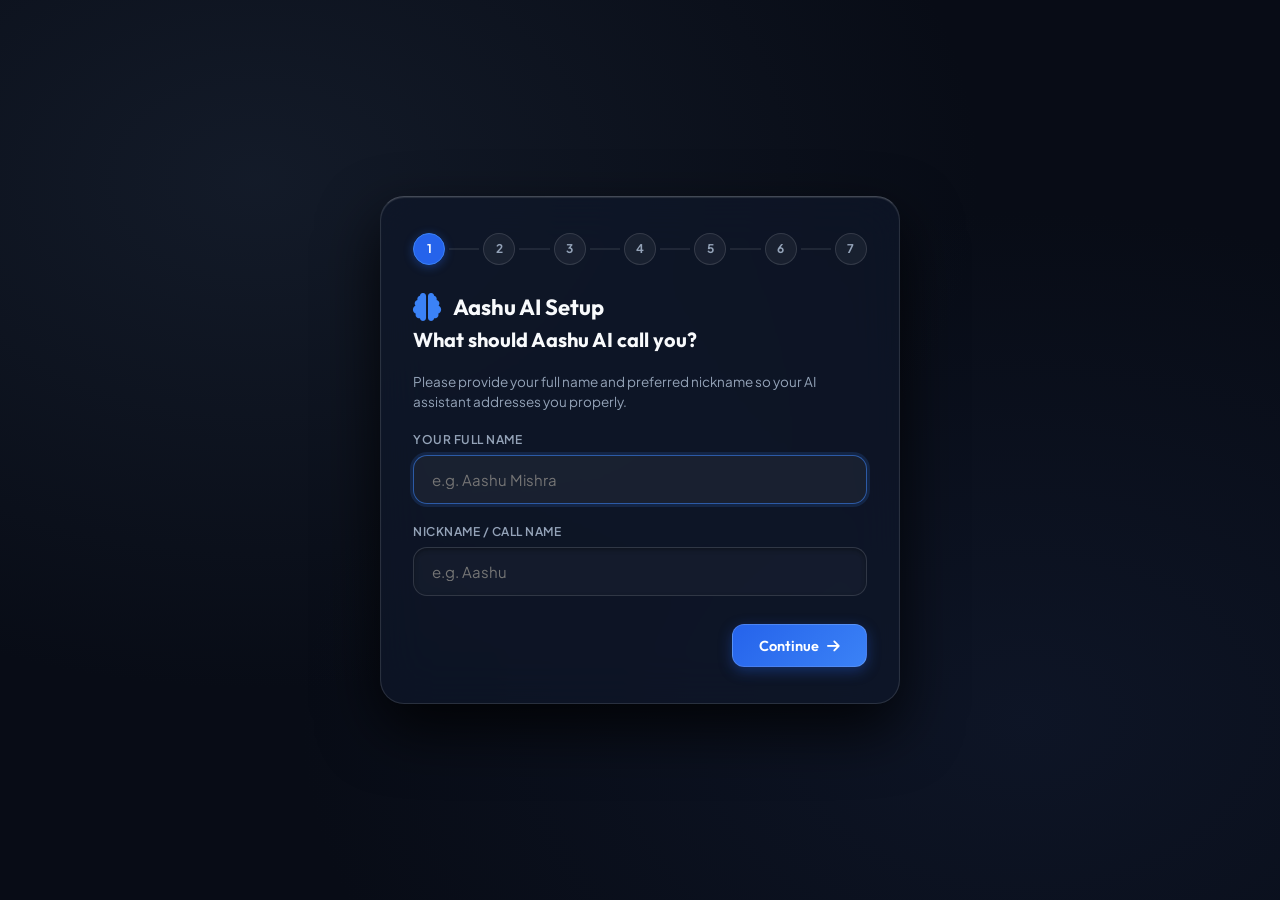
==== commit b2624bf2: "feat: add support for pinning facts with schema migration and updated CRUD operations" ====
--- a/public/index.html
+++ b/public/index.html
@@ -21,6 +21,7 @@
     <link rel="preconnect" href="https://fonts.gstatic.com" crossorigin>
     <link href="https://fonts.googleapis.com/css2?family=Inter:wght@300;400;500;600;700&family=Outfit:wght@400;600;700&display=swap" rel="stylesheet">
     <link rel="stylesheet" href="style.css">
+    <link rel="stylesheet" href="settings.css">
     <link rel="stylesheet" href="https://cdnjs.cloudflare.com/ajax/libs/font-awesome/6.4.0/css/all.min.css">
 </head>
 <body>
@@ -46,6 +47,15 @@
                 <input type="text" id="memory-search-input" placeholder="Search memories (Ctrl+/)...">
             </div>
 
+            <!-- Category Filters -->
+            <div class="sidebar-category-filters" id="category-filters">
+                <button class="cat-filter-btn active" data-category="all">All</button>
+                <button class="cat-filter-btn" data-category="pinned"><i class="fa-solid fa-star text-gold"></i> Starred</button>
+                <button class="cat-filter-btn" data-category="Personal">Personal</button>
+                <button class="cat-filter-btn" data-category="Work">Work</button>
+                <button class="cat-filter-btn" data-category="Preference">Preference</button>
+            </div>
+
             <div class="memory-list" id="memory-list">
                 <div class="loading-spinner"><i class="fa-solid fa-spinner fa-spin"></i> Loading facts...</div>
             </div>
@@ -55,48 +65,94 @@
         <main class="main-content">
             <!-- Top Navbar -->
             <header class="top-nav">
-                <div class="status-pills">
+                <div class="top-nav-left">
+                    <button class="icon-btn" id="toggle-sidebar-btn" title="Toggle Memory Drawer">
+                        <i class="fa-solid fa-folder-open"></i>
+                    </button>
                     <div class="status-pill" id="system-status" title="Backend Server Connection">
                         <span class="dot green" id="status-dot"></span>
                         <span id="status-text">Online</span>
                     </div>
-                    <div class="status-pill model-select-pill" title="Select Groq AI Model">
+                    <div class="active-model-badge" id="active-model-badge" title="Active LLM Model">
                         <i class="fa-solid fa-brain text-cyan"></i>
-                        <select id="model-selector" class="model-select-dropdown">
-                            <option value="llama-3.3-70b-versatile">Smart: Llama 3.3 (70B)</option>
-                            <option value="llama-3.1-8b-instant">Fast: Llama 3.1 (8B)</option>
-                            <option value="mixtral-8x7b-32768">Balanced: Mixtral (8x7B)</option>
-                            <option value="deepseek-r1-distill-llama-70b">Reasoning: DeepSeek R1 (70B)</option>
-                            <option value="gemma2-9b-it">Gemma 2 (9B)</option>
-                        </select>
-                    </div>
-                    <div class="status-pill lang-pill" id="lang-pill" title="Toggle Voice & Speech Language Mode (Hindi / English / Auto)">
-                        <i class="fa-solid fa-language text-cyan"></i>
-                        <span id="lang-label">Auto (HI / EN)</span>
-                    </div>
-                    <div class="status-pill wakeword-pill" id="wakeword-status-pill" title="Click to customize Wake Word">
-                        <i class="fa-solid fa-ear-listen text-pink" id="wakeword-pill-icon"></i>
-                        <span id="wakeword-label">Wake: "hey aashu"</span>
-                    </div>
-                </div>
-
-                <div class="top-controls">
-                    <button class="icon-btn" id="reset-app-btn" title="Reset All Data & Re-run Setup">
-                        <i class="fa-solid fa-arrow-rotate-left" style="color: var(--accent-cyan);"></i>
-                    </button>
-                    <button class="install-btn" id="install-app-btn" style="display: none;" title="Install App">
-                        <i class="fa-solid fa-download"></i>
-                        <span>Install</span>
-                    </button>
-                    <button class="icon-btn active-wake" id="toggle-wakeword-btn" title="Toggle Hands-Free Mode">
-                        <i class="fa-solid fa-microphone-lines" id="wakeword-btn-icon" style="color: var(--accent-pink);"></i>
-                    </button>
-                    <button class="icon-btn" id="toggle-voice-btn" title="Toggle Voice Output">
-                        <i class="fa-solid fa-volume-high" id="voice-icon"></i>
-                    </button>
-                    <button class="icon-btn" id="toggle-sidebar-btn" title="Toggle Memory Drawer">
-                        <i class="fa-solid fa-folder-open"></i>
-                    </button>
+                        <span id="active-model-name">Llama 3.3 (70B)</span>
+                    </div>
+                </div>
+
+                <div class="top-nav-right">
+                    <!-- Three-Dots Menu Popover Container -->
+                    <div class="menu-container" id="menu-container">
+                        <button class="icon-btn menu-btn" id="top-menu-btn" title="Settings & Options">
+                            <i class="fa-solid fa-ellipsis-vertical"></i>
+                        </button>
+
+                        <!-- Glassmorphic Dropdown Menu -->
+                        <div class="top-menu-dropdown glass-panel" id="top-menu-dropdown" style="display: none;">
+                            <div class="menu-header">
+                                <span><i class="fa-solid fa-sliders text-cyan"></i> Quick Settings</span>
+                            </div>
+
+                            <!-- AI Model Select -->
+                            <div class="menu-item">
+                                <div class="menu-item-label">
+                                    <i class="fa-solid fa-brain text-cyan"></i>
+                                    <span>AI Model</span>
+                                </div>
+                                <select id="model-selector" class="menu-select-dropdown">
+                                    <option value="llama-3.3-70b-versatile">Smart: Llama 3.3 (70B)</option>
+                                    <option value="llama-3.1-8b-instant">Fast: Llama 3.1 (8B)</option>
+                                    <option value="mixtral-8x7b-32768">Balanced: Mixtral (8x7B)</option>
+                                    <option value="deepseek-r1-distill-llama-70b">Reasoning: DeepSeek R1 (70B)</option>
+                                    <option value="gemma2-9b-it">Gemma 2 (9B)</option>
+                                </select>
+                            </div>
+
+                            <!-- Voice Language Mode -->
+                            <div class="menu-item clickable" id="lang-pill" title="Toggle Voice Language Mode">
+                                <div class="menu-item-label">
+                                    <i class="fa-solid fa-language text-cyan"></i>
+                                    <span>Voice Language</span>
+                                </div>
+                                <span class="menu-item-badge" id="lang-label">Auto (HI / EN)</span>
+                            </div>
+
+                            <!-- Wake Word Status & Customization -->
+                            <div class="menu-item clickable" id="wakeword-status-pill" title="Customize Wake Word">
+                                <div class="menu-item-label">
+                                    <i class="fa-solid fa-ear-listen text-pink" id="wakeword-pill-icon"></i>
+                                    <span>Wake Phrase</span>
+                                </div>
+                                <span class="menu-item-badge text-pink" id="wakeword-label">Wake: "hey aashu"</span>
+                            </div>
+
+                            <div class="menu-divider"></div>
+
+                            <!-- Action Toggles -->
+                            <button class="menu-action-btn" id="toggle-wakeword-btn">
+                                <i class="fa-solid fa-microphone-lines text-pink" id="wakeword-btn-icon"></i>
+                                <span>Toggle Hands-Free Mode</span>
+                            </button>
+
+                            <button class="menu-action-btn" id="toggle-voice-btn">
+                                <i class="fa-solid fa-volume-high text-cyan" id="voice-icon"></i>
+                                <span>Toggle Voice Response</span>
+                            </button>
+
+                            <div class="menu-divider"></div>
+
+                            <!-- Settings & Diagnostics Modal Trigger -->
+                            <button class="menu-action-btn" id="open-settings-menu-item">
+                                <i class="fa-solid fa-gear text-cyan"></i>
+                                <span>Settings & Diagnostics</span>
+                            </button>
+
+                            <!-- Reset App Setup -->
+                            <button class="menu-action-btn danger" id="reset-app-btn">
+                                <i class="fa-solid fa-arrow-rotate-left"></i>
+                                <span>Reset Data & Re-run Setup</span>
+                            </button>
+                        </div>
+                    </div>
                 </div>
             </header>
 
@@ -117,26 +173,27 @@
                     </p>
                 </div>
 
-                <!-- AI Response Card (shown after query) -->
-                <section class="response-card glass-panel" id="response-card" style="display: none;">
-                    <div class="response-header">
-                        <div class="response-title">
-                            <i class="fa-solid fa-sparkles text-cyan"></i>
-                            <h3 id="response-heading">AI Memory Response</h3>
-                        </div>
-                        <button class="icon-btn-sm" id="speak-response-btn" title="Replay Voice Speech">
-                            <i class="fa-solid fa-volume-high"></i>
+                <!-- Multi-Turn Chat Stream Container -->
+                <div class="chat-stream-container" id="chat-stream-container" style="display: none;">
+                    <div class="chat-stream-header">
+                        <div class="chat-header-title">
+                            <i class="fa-solid fa-comments text-cyan"></i>
+                            <span>Conversation Thread</span>
+                            <span class="chat-turn-badge" id="chat-turn-badge">0 Turns</span>
+                        </div>
+                        <button class="clear-chat-btn" id="clear-chat-btn" title="Clear Conversation Context">
+                            <i class="fa-solid fa-broom"></i>
+                            <span>Clear Chat</span>
                         </button>
                     </div>
 
-                    <div class="response-body" id="response-body-text"></div>
-
-                    <!-- Context Facts -->
-                    <div class="context-facts-container" id="context-facts-container" style="display: none;">
-                        <h4><i class="fa-solid fa-database"></i> Facts Retrieved From Local Vector DB:</h4>
-                        <div class="context-facts-grid" id="context-facts-grid"></div>
-                    </div>
-                </section>
+                    <div class="chat-thread-body" id="chat-thread-body">
+                        <!-- User and AI Message Bubbles rendered dynamically here -->
+                    </div>
+                </div>
+
+                <!-- Legacy Response Card element kept hidden for backward selector compatibility -->
+                <section class="response-card glass-panel" id="response-card" style="display: none;"></section>
 
             </div><!-- end chat-area -->
 
@@ -236,6 +293,55 @@
                 </button>
             </div>
         </div>
+    </div>
+
+    <!-- Edit Fact Glassmorphic Modal -->
+    <div class="modal-overlay" id="edit-fact-modal" style="display: none;">
+        <div class="modal-card glass-panel">
+            <div class="modal-header">
+                <h3><i class="fa-solid fa-pen-to-square text-cyan"></i> Edit Memory Fact</h3>
+                <button class="icon-btn-sm close-modal-btn" id="close-edit-fact-btn"><i class="fa-solid fa-xmark"></i></button>
+            </div>
+            <div class="modal-body">
+                <input type="hidden" id="edit-fact-id">
+                <div class="form-group">
+                    <label for="edit-fact-text">Memory Fact Content</label>
+                    <textarea id="edit-fact-text" rows="3" placeholder="Enter memory fact..."></textarea>
+                </div>
+                <div class="form-row">
+                    <div class="form-group">
+                        <label for="edit-fact-category">Category Tag</label>
+                        <input type="text" id="edit-fact-category" placeholder="e.g. Personal, Work, Preference" list="category-suggestions">
+                        <datalist id="category-suggestions">
+                            <option value="Personal">
+                            <option value="Work">
+                            <option value="Preference">
+                            <option value="Location">
+                            <option value="Tech">
+                        </datalist>
+                    </div>
+                    <div class="form-group">
+                        <label for="edit-fact-date">Date / Context</label>
+                        <input type="text" id="edit-fact-date" placeholder="e.g. 2026-09-01 or N/A">
+                    </div>
+                </div>
+                <div class="form-group checkbox-group">
+                    <label class="custom-checkbox">
+                        <input type="checkbox" id="edit-fact-pinned">
+                        <span><i class="fa-solid fa-star text-gold"></i> Star & Pin to Top (Favorite)</span>
+                    </label>
+                </div>
+            </div>
+            <div class="modal-actions">
+                <button class="btn-secondary" id="cancel-edit-fact-btn">Cancel</button>
+                <button class="btn-primary" id="save-edit-fact-btn">
+                    <i class="fa-solid fa-floppy-disk"></i>
+                    <span>Save Changes</span>
+                </button>
+            </div>
+        </div>
+    </div>
+
     <!-- Lock Screen Modal Overlay -->
     <div id="lock-screen-overlay" class="lock-screen-overlay" style="display: none;">
         <div class="lock-screen-card">
@@ -253,6 +359,149 @@
         </div>
     </div>
 
+    <!-- Settings & Diagnostics Glassmorphic Modal -->
+    <div class="modal-overlay" id="settings-modal" style="display: none;">
+        <div class="modal-card glass-panel settings-modal-card">
+            <div class="settings-header">
+                <h3><i class="fa-solid fa-gear text-cyan"></i> Settings & System Diagnostics</h3>
+                <button class="icon-btn-sm close-modal-btn" id="close-settings-btn"><i class="fa-solid fa-xmark"></i></button>
+            </div>
+
+            <div class="settings-tabs">
+                <button class="settings-tab-btn active" data-tab="tab-api-key">
+                    <i class="fa-solid fa-key text-cyan"></i> API Key & Auth
+                </button>
+                <button class="settings-tab-btn" data-tab="tab-voice-tts">
+                    <i class="fa-solid fa-sliders text-pink"></i> Voice & Speech
+                </button>
+                <button class="settings-tab-btn" data-tab="tab-diagnostics">
+                    <i class="fa-solid fa-chart-line text-gold"></i> Diagnostics
+                </button>
+            </div>
+
+            <div class="settings-body">
+                <!-- Tab 1: API Key & Security -->
+                <div class="settings-tab-panel active" id="tab-api-key">
+                    <div class="settings-section-title">
+                        <i class="fa-solid fa-key"></i> Groq Cloud API Key
+                    </div>
+                    <p class="settings-description">
+                        Configure your personal Groq API Key to enable cloud LLM response generation. If left unconfigured, Aashu AI uses its local fallback response engine.
+                    </p>
+                    <div class="form-group">
+                        <label>Current Key Status: <span id="groq-key-status-badge" class="status-badge-orange">Checking...</span></label>
+                        <div class="settings-input-group">
+                            <input type="password" id="groq-api-key-input" placeholder="gsk_..." autocomplete="off">
+                            <button class="btn btn-primary" id="save-groq-key-btn"><i class="fa-solid fa-floppy-disk"></i> Save Key</button>
+                        </div>
+                    </div>
+
+                    <div class="menu-divider" style="margin: 24px 0;"></div>
+
+                    <div class="settings-section-title">
+                        <i class="fa-solid fa-shield-halved"></i> App Security Password / PIN
+                    </div>
+                    <p class="settings-description">
+                        Update your security password used to unlock your private local memory vault.
+                    </p>
+                    <div class="form-row">
+                        <div class="form-group">
+                            <label for="settings-new-pass">New Security Password / PIN</label>
+                            <input type="password" id="settings-new-pass" placeholder="Enter new password...">
+                        </div>
+                    </div>
+                    <div style="margin-top: 12px; text-align: right;">
+                        <button class="btn btn-primary" id="change-pass-btn"><i class="fa-solid fa-key"></i> Update Security Lock</button>
+                    </div>
+                </div>
+
+                <!-- Tab 2: Voice & TTS -->
+                <div class="settings-tab-panel" id="tab-voice-tts">
+                    <div class="settings-section-title">
+                        <i class="fa-solid fa-volume-high"></i> Text-to-Speech Output Controls
+                    </div>
+                    <p class="settings-description">
+                        Adjust voice speech synthesis speed rate and pitch for AI spoken responses.
+                    </p>
+
+                    <div class="slider-group">
+                        <div class="slider-header">
+                            <span class="slider-label"><i class="fa-solid fa-gauge-high text-cyan"></i> Speech Speed Rate</span>
+                            <span class="slider-value-badge" id="tts-rate-val">1.0x</span>
+                        </div>
+                        <input type="range" id="tts-rate-slider" class="settings-range-slider" min="0.7" max="1.6" step="0.1" value="1.0">
+                    </div>
+
+                    <div class="slider-group">
+                        <div class="slider-header">
+                            <span class="slider-label"><i class="fa-solid fa-music text-pink"></i> Speech Pitch</span>
+                            <span class="slider-value-badge" id="tts-pitch-val">1.0x</span>
+                        </div>
+                        <input type="range" id="tts-pitch-slider" class="settings-range-slider" min="0.7" max="1.4" step="0.1" value="1.0">
+                    </div>
+
+                    <div style="margin-top: 16px; text-align: right;">
+                        <button class="btn btn-secondary" id="test-tts-btn"><i class="fa-solid fa-play"></i> Test Spoken Speech</button>
+                    </div>
+                </div>
+
+                <!-- Tab 3: System Diagnostics -->
+                <div class="settings-tab-panel" id="tab-diagnostics">
+                    <div class="settings-section-title">
+                        <i class="fa-solid fa-server"></i> System Health & Vector Database Metrics
+                    </div>
+                    <p class="settings-description">
+                        Live system status, active database path, and local CPU vector embedding metrics.
+                    </p>
+
+                    <div class="diagnostics-grid">
+                        <div class="diag-card">
+                            <div class="diag-icon-box"><i class="fa-solid fa-signal"></i></div>
+                            <div class="diag-info">
+                                <h4>Backend Status</h4>
+                                <p id="diag-status-text">ONLINE</p>
+                            </div>
+                        </div>
+
+                        <div class="diag-card">
+                            <div class="diag-icon-box"><i class="fa-solid fa-database"></i></div>
+                            <div class="diag-info">
+                                <h4>Stored Memories</h4>
+                                <p id="diag-memory-count">0 Facts</p>
+                            </div>
+                        </div>
+
+                        <div class="diag-card">
+                            <div class="diag-icon-box"><i class="fa-solid fa-vector-square"></i></div>
+                            <div class="diag-info">
+                                <h4>Vector Model</h4>
+                                <p id="diag-embedding-model">Synonym-Aware 384-Dim</p>
+                            </div>
+                        </div>
+
+                        <div class="diag-card">
+                            <div class="diag-icon-box"><i class="fa-solid fa-microchip"></i></div>
+                            <div class="diag-info">
+                                <h4>LLM Engine</h4>
+                                <p id="diag-llm-model">Llama 3.3 (70B)</p>
+                            </div>
+                        </div>
+
+                        <div class="diag-card" style="grid-column: 1 / -1;">
+                            <div class="diag-icon-box"><i class="fa-solid fa-folder-tree"></i></div>
+                            <div class="diag-info">
+                                <h4>SQLite File Path</h4>
+                                <p id="diag-db-location">memory.db</p>
+                            </div>
+                        </div>
+                    </div>
+                </div>
+            </div>
+        </div>
+    </div>
+
     <script src="app.js"></script>
+    <script src="settings.js"></script>
+    <script src="voiceCommands.js"></script>
 </body>
 </html>
--- a/public/style.css
+++ b/public/style.css
@@ -1,9 +1,9 @@
 :root {
-    --bg-dark: #070a12;
-    --bg-card: rgba(15, 22, 38, 0.75);
-    --bg-card-hover: rgba(25, 35, 58, 0.85);
-    --border-color: rgba(255, 255, 255, 0.08);
-    --border-glow: rgba(0, 242, 254, 0.35);
+    --bg-dark: #04060d;
+    --bg-card: rgba(15, 23, 42, 0.5);
+    --bg-card-hover: rgba(25, 36, 60, 0.65);
+    --border-color: rgba(255, 255, 255, 0.12);
+    --border-glow: rgba(0, 242, 254, 0.4);
     --accent-cyan: #00f2fe;
     --accent-blue: #4facfe;
     --accent-purple: #9d4edd;
@@ -203,30 +203,101 @@
     word-break: break-word;
 }
 
-.delete-fact-btn {
+.text-gold { color: #f59e0b; }
+
+/* Category Filters Bar */
+.sidebar-category-filters {
+    display: flex;
+    gap: 6px;
+    padding: 0 16px 12px 16px;
+    overflow-x: auto;
+    scrollbar-width: none;
+}
+
+.sidebar-category-filters::-webkit-scrollbar {
+    display: none;
+}
+
+.cat-filter-btn {
+    background: rgba(255, 255, 255, 0.04);
+    border: 1px solid rgba(255, 255, 255, 0.08);
+    color: var(--text-muted);
+    padding: 4px 10px;
+    border-radius: 20px;
+    font-size: 11px;
+    font-weight: 500;
+    cursor: pointer;
+    white-space: nowrap;
+    transition: all 0.2s ease;
+}
+
+.cat-filter-btn:hover, .cat-filter-btn.active {
+    background: rgba(0, 242, 254, 0.12);
+    border-color: rgba(0, 242, 254, 0.35);
+    color: var(--accent-cyan);
+}
+
+.cat-filter-btn.active {
+    font-weight: 700;
+}
+
+/* Fact Card Action Buttons Container */
+.fact-actions {
     position: absolute;
     right: 10px;
     top: 10px;
+    display: flex;
+    align-items: center;
+    gap: 4px;
+    opacity: 0;
+    transition: all 0.2s ease;
+}
+
+.fact-card:hover .fact-actions,
+.fact-card.pinned .fact-actions {
+    opacity: 1;
+}
+
+.fact-card.pinned {
+    border-color: rgba(245, 158, 11, 0.4);
+    background: linear-gradient(135deg, rgba(245, 158, 11, 0.06), rgba(11, 16, 28, 0.8));
+    box-shadow: 0 0 12px rgba(245, 158, 11, 0.15);
+}
+
+.fact-action-btn {
     background: rgba(255, 255, 255, 0.05);
     border: 1px solid rgba(255, 255, 255, 0.1);
     color: var(--text-muted);
     border-radius: 8px;
-    width: 26px;
-    height: 26px;
+    width: 24px;
+    height: 24px;
     display: flex;
     align-items: center;
     justify-content: center;
     cursor: pointer;
-    opacity: 0;
     transition: all 0.2s ease;
     font-size: 11px;
 }
 
-.fact-card:hover .delete-fact-btn {
-    opacity: 1;
-}
-
-.delete-fact-btn:hover {
+.fact-action-btn:hover {
+    color: #fff;
+    background: rgba(255, 255, 255, 0.15);
+}
+
+.fact-action-btn.pin-btn.pinned,
+.fact-action-btn.pin-btn:hover {
+    color: #f59e0b;
+    border-color: rgba(245, 158, 11, 0.4);
+    background: rgba(245, 158, 11, 0.15);
+}
+
+.fact-action-btn.edit-btn:hover {
+    color: var(--accent-cyan);
+    border-color: rgba(0, 242, 254, 0.4);
+    background: rgba(0, 242, 254, 0.15);
+}
+
+.fact-action-btn.delete-btn:hover {
     color: var(--accent-pink);
     border-color: rgba(247, 37, 133, 0.4);
     background: rgba(247, 37, 133, 0.15);
@@ -277,93 +348,175 @@
     justify-content: space-between;
     align-items: center;
     gap: 16px;
-    flex-wrap: nowrap;
     width: 100%;
-    padding-bottom: 4px;
-}
-
-.status-pills {
-    display: flex;
-    gap: 10px;
-    align-items: center;
-    flex-wrap: nowrap;
-}
-
-.status-pill {
+    padding-bottom: 8px;
+    position: relative;
+    z-index: 100;
+}
+
+.top-nav-left, .top-nav-right {
+    display: flex;
+    align-items: center;
+    gap: 12px;
+}
+
+.active-model-badge {
+    background: rgba(0, 242, 254, 0.08);
+    border: 1px solid rgba(0, 242, 254, 0.25);
+    color: var(--accent-cyan);
+    padding: 6px 14px;
+    border-radius: 20px;
+    font-size: 12px;
+    font-weight: 600;
+    display: flex;
+    align-items: center;
+    gap: 6px;
+    backdrop-filter: blur(10px);
+}
+
+/* Three-Dots Menu Popover Container */
+.menu-container {
+    position: relative;
+}
+
+.menu-btn {
     background: var(--bg-card);
     border: 1px solid var(--border-color);
-    padding: 7px 13px;
-    border-radius: 30px;
-    font-size: 12.5px;
+    font-size: 16px;
+    width: 42px;
+    height: 42px;
+    border-radius: 12px;
+    transition: all 0.25s cubic-bezier(0.16, 1, 0.3, 1);
+}
+
+.menu-btn:hover, .menu-btn.active {
+    background: rgba(0, 242, 254, 0.15);
+    border-color: var(--accent-cyan);
+    color: var(--accent-cyan);
+    box-shadow: 0 0 15px rgba(0, 242, 254, 0.3);
+}
+
+.top-menu-dropdown {
+    position: absolute;
+    top: 50px;
+    right: 0;
+    width: 290px;
+    background: rgba(11, 16, 28, 0.95);
+    border: 1px solid rgba(0, 242, 254, 0.3);
+    border-radius: 18px;
+    padding: 14px;
+    display: flex;
+    flex-direction: column;
+    gap: 10px;
+    backdrop-filter: blur(24px);
+    box-shadow: 0 14px 40px rgba(0, 0, 0, 0.7), 0 0 20px rgba(0, 242, 254, 0.15);
+    z-index: 1000;
+    animation: menuFadeIn 0.2s ease-out forwards;
+}
+
+@keyframes menuFadeIn {
+    from { opacity: 0; transform: translateY(-8px) scale(0.95); }
+    to { opacity: 1; transform: translateY(0) scale(1); }
+}
+
+.menu-header {
+    font-family: var(--font-heading);
+    font-size: 12px;
+    font-weight: 700;
+    text-transform: uppercase;
+    letter-spacing: 0.6px;
+    color: var(--text-muted);
+    padding-bottom: 6px;
+    border-bottom: 1px solid rgba(255, 255, 255, 0.08);
+}
+
+.menu-item {
+    display: flex;
+    align-items: center;
+    justify-content: space-between;
+    padding: 10px 12px;
+    border-radius: 10px;
+    background: rgba(255, 255, 255, 0.03);
+    border: 1px solid rgba(255, 255, 255, 0.05);
+    font-size: 13px;
+    transition: all 0.2s ease;
+}
+
+.menu-item.clickable {
+    cursor: pointer;
+}
+
+.menu-item.clickable:hover {
+    background: rgba(0, 242, 254, 0.1);
+    border-color: rgba(0, 242, 254, 0.3);
+}
+
+.menu-item-label {
     display: flex;
     align-items: center;
     gap: 8px;
-    backdrop-filter: blur(12px);
     font-weight: 500;
-    white-space: nowrap;
-}
-
-.dot {
-    width: 8px;
-    height: 8px;
-    border-radius: 50%;
-}
-
-.dot.green {
-    background-color: #10b981;
-    box-shadow: 0 0 10px #10b981;
-}
-
-.text-cyan { color: var(--accent-cyan); }
-.text-purple { color: var(--accent-purple); } html, body {
+    color: var(--text-main);
+}
+
+.menu-item-badge {
+    font-size: 11px;
+    font-weight: 600;
+    color: var(--accent-cyan);
+    background: rgba(0, 242, 254, 0.1);
+    padding: 3px 8px;
+    border-radius: 10px;
+}
+
+.menu-select-dropdown {
+    background: rgba(0, 0, 0, 0.4);
+    border: 1px solid var(--border-color);
+    color: #fff;
+    font-size: 12px;
+    padding: 5px 8px;
+    border-radius: 8px;
+    outline: none;
+    cursor: pointer;
+    max-width: 140px;
+}
+
+.menu-select-dropdown:focus {
+    border-color: var(--accent-cyan);
+}
+
+.menu-divider {
+    height: 1px;
+    background: rgba(255, 255, 255, 0.08);
+    margin: 2px 0;
+}
+
+.menu-action-btn {
+    display: flex;
+    align-items: center;
+    gap: 10px;
     width: 100%;
-    height: 100%;
-    overflow: hidden;
-    background-color: #05070e;
-    background-image: 
-        radial-gradient(at 10% 10%, rgba(0, 242, 254, 0.15) 0px, transparent 40%),
-        radial-gradient(at 90% 90%, rgba(247, 37, 133, 0.15) 0px, transparent 40%),
-        radial-gradient(at 50% 50%, rgba(157, 78, 221, 0.12) 0px, transparent 60%);
-    animation: ambient-mesh 14s ease-in-out infinite alternate;
-    color: var(--text-main);
-    font-family: var(--font-body);
-}
-
-@keyframes ambient-mesh {
-    0% { background-position: 0% 0%; }
-    100% { background-position: 100% 100%; filter: hue-rotate(15deg); }
-}
-
-/* Main Container Layout */
-.app-container {
-    display: flex;
-    width: 100vw;
-    height: 100vh;
-    overflow: hidden;
-}
-
-/* Sidebar Drawer */
-.memory-sidebar {
-    width: 320px;
-    min-width: 320px;
-    height: 100%;
-    background: rgba(11, 15, 26, 0.9);
-    border-right: 1px solid var(--border-color);
-    backdrop-filter: blur(20px);
-    display: flex;
-    flex-direction: column;
-    transition: margin-left 0.3s cubic-bezier(0.4, 0, 0.2, 1);
-    z-index: 20;
-}
-
-.memory-sidebar.collapsed {
-    margin-left: -320px;
-}
-
-.top-controls {
-    display: flex;
-    gap: 10px;
-    align-items: center;
+    padding: 10px 12px;
+    background: rgba(255, 255, 255, 0.04);
+    border: 1px solid rgba(255, 255, 255, 0.06);
+    border-radius: 10px;
+    color: var(--text-main);
+    font-size: 13px;
+    font-weight: 500;
+    cursor: pointer;
+    transition: all 0.2s ease;
+    text-align: left;
+}
+
+.menu-action-btn:hover {
+    background: rgba(0, 242, 254, 0.12);
+    border-color: rgba(0, 242, 254, 0.3);
+    color: var(--accent-cyan);
+}
+
+.menu-action-btn.danger:hover {
+    background: rgba(247, 37, 133, 0.15);
+    border-color: rgba(247, 37, 133, 0.4);
+    color: var(--accent-pink);
 }
 
 .icon-btn, .icon-btn-sm {
@@ -635,53 +788,240 @@
     transform: translateY(-1px);
 }
 
-/* Response Section */
-.response-header {
+/* Multi-Turn Conversational Chat Stream */
+.chat-stream-container {
+    display: flex;
+    flex-direction: column;
+    width: 100%;
+    gap: 16px;
+    margin-bottom: 20px;
+}
+
+.chat-stream-header {
     display: flex;
     justify-content: space-between;
     align-items: center;
-    margin-bottom: 14px;
-    border-bottom: 1px solid var(--border-color);
-    padding-bottom: 12px;
-}
-
-.response-title {
+    padding: 10px 16px;
+    background: rgba(13, 19, 34, 0.65);
+    border: 1px solid var(--border-color);
+    border-radius: 14px;
+    backdrop-filter: blur(12px);
+}
+
+.chat-header-title {
     display: flex;
     align-items: center;
     gap: 10px;
-}
-
-.response-title h3 {
     font-family: var(--font-heading);
-    font-size: 16px;
+    font-size: 14px;
     font-weight: 600;
-}
-
-.response-body {
-    font-size: 15px;
-    line-height: 1.7;
-    color: var(--text-main);
-}
-
-.response-body strong {
+    color: var(--text-main);
+}
+
+.chat-turn-badge {
+    background: rgba(0, 242, 254, 0.12);
     color: var(--accent-cyan);
+    border: 1px solid rgba(0, 242, 254, 0.3);
+    font-size: 11px;
+    padding: 2px 8px;
+    border-radius: 12px;
     font-weight: 600;
 }
 
-.inline-code {
-    background: rgba(0, 242, 254, 0.1);
-    border: 1px solid rgba(0, 242, 254, 0.25);
+.clear-chat-btn {
+    background: rgba(255, 255, 255, 0.05);
+    border: 1px solid var(--border-color);
+    color: var(--text-muted);
+    padding: 6px 14px;
+    border-radius: 10px;
+    font-size: 12.5px;
+    font-weight: 600;
+    cursor: pointer;
+    display: flex;
+    align-items: center;
+    gap: 6px;
+    transition: all 0.2s ease;
+}
+
+.clear-chat-btn:hover {
+    background: rgba(247, 37, 133, 0.15);
+    border-color: rgba(247, 37, 133, 0.4);
+    color: var(--accent-pink);
+    box-shadow: 0 0 12px rgba(247, 37, 133, 0.2);
+}
+
+.chat-thread-body {
+    display: flex;
+    flex-direction: column;
+    gap: 16px;
+}
+
+/* Chat Message Row & Bubbles */
+.message-bubble-row {
+    display: flex;
+    gap: 12px;
+    width: 100%;
+    animation: fadeInMessage 0.25s cubic-bezier(0.16, 1, 0.3, 1) forwards;
+}
+
+@keyframes fadeInMessage {
+    from { opacity: 0; transform: translateY(10px); }
+    to { opacity: 1; transform: translateY(0); }
+}
+
+.user-bubble-row {
+    justify-content: flex-end;
+}
+
+.ai-bubble-row {
+    justify-content: flex-start;
+}
+
+.bubble-avatar {
+    width: 34px;
+    height: 34px;
+    border-radius: 50%;
+    display: flex;
+    align-items: center;
+    justify-content: center;
+    font-size: 14px;
+    flex-shrink: 0;
+}
+
+.user-avatar {
+    background: linear-gradient(135deg, var(--accent-cyan), var(--accent-blue));
+    color: #05070e;
+    box-shadow: 0 0 12px rgba(0, 242, 254, 0.3);
+}
+
+.ai-avatar {
+    background: linear-gradient(135deg, var(--accent-purple), var(--accent-pink));
+    color: #fff;
+    box-shadow: 0 0 12px rgba(157, 78, 221, 0.4);
+}
+
+.message-bubble {
+    max-width: 82%;
+    border-radius: 18px;
+    padding: 14px 18px;
+    font-size: 14.5px;
+    line-height: 1.6;
+    position: relative;
+    backdrop-filter: blur(16px);
+}
+
+.user-bubble {
+    background: linear-gradient(135deg, rgba(0, 242, 254, 0.15), rgba(79, 172, 254, 0.15));
+    border: 1px solid rgba(0, 242, 254, 0.35);
+    color: #f8fafc;
+    border-top-right-radius: 4px;
+    box-shadow: 0 6px 20px rgba(0, 0, 0, 0.3), 0 0 15px rgba(0, 242, 254, 0.15);
+}
+
+.ai-bubble {
+    background: rgba(15, 22, 38, 0.85);
+    border: 1px solid var(--border-color);
+    color: var(--text-main);
+    border-top-left-radius: 4px;
+    box-shadow: 0 6px 25px rgba(0, 0, 0, 0.35);
+}
+
+.bubble-header {
+    display: flex;
+    justify-content: space-between;
+    align-items: center;
+    margin-bottom: 8px;
+    font-size: 11.5px;
+    color: var(--text-muted);
+    border-bottom: 1px solid rgba(255, 255, 255, 0.06);
+    padding-bottom: 6px;
+}
+
+.bubble-author {
+    font-family: var(--font-heading);
+    font-weight: 700;
     color: var(--accent-cyan);
-    padding: 2px 6px;
-    border-radius: 4px;
+}
+
+.bubble-time {
+    font-size: 10.5px;
+    opacity: 0.7;
+}
+
+/* Code Block with Copy Button */
+.code-block-wrapper {
+    margin: 12px 0;
+    background: #060a12;
+    border: 1px solid rgba(255, 255, 255, 0.12);
+    border-radius: 12px;
+    overflow: hidden;
+    box-shadow: 0 6px 18px rgba(0, 0, 0, 0.5);
+}
+
+.code-block-header {
+    display: flex;
+    justify-content: space-between;
+    align-items: center;
+    padding: 8px 14px;
+    background: rgba(255, 255, 255, 0.04);
+    border-bottom: 1px solid rgba(255, 255, 255, 0.08);
+    font-size: 12px;
     font-family: monospace;
+    color: var(--accent-cyan);
+}
+
+.copy-code-btn {
+    background: rgba(255, 255, 255, 0.08);
+    border: 1px solid rgba(255, 255, 255, 0.15);
+    color: var(--text-main);
+    border-radius: 6px;
+    padding: 4px 10px;
+    font-size: 11px;
+    cursor: pointer;
+    display: flex;
+    align-items: center;
+    gap: 6px;
+    transition: all 0.2s ease;
+}
+
+.copy-code-btn:hover {
+    background: var(--accent-cyan);
+    color: #05070e;
+    font-weight: 600;
+    box-shadow: 0 0 10px rgba(0, 242, 254, 0.4);
+}
+
+.code-block-wrapper pre {
+    padding: 14px 16px;
+    overflow-x: auto;
+    font-family: 'Fira Code', 'Consolas', monospace;
     font-size: 13px;
-}
-
-.response-li {
-    margin-left: 18px;
-    margin-top: 4px;
-    color: var(--text-main);
+    line-height: 1.5;
+    color: #e2e8f0;
+}
+
+/* Typing Indicator Animation */
+.typing-bubble {
+    display: flex;
+    align-items: center;
+    gap: 6px;
+    padding: 12px 18px;
+}
+
+.typing-dot {
+    width: 8px;
+    height: 8px;
+    border-radius: 50%;
+    background: var(--accent-cyan);
+    animation: typingBounce 1.2s infinite ease-in-out;
+}
+
+.typing-dot:nth-child(2) { animation-delay: 0.2s; }
+.typing-dot:nth-child(3) { animation-delay: 0.4s; }
+
+@keyframes typingBounce {
+    0%, 80%, 100% { transform: translateY(0); opacity: 0.4; }
+    40% { transform: translateY(-6px); opacity: 1; box-shadow: 0 0 8px var(--accent-cyan); }
 }
 
 .context-facts-container {
@@ -1158,14 +1498,15 @@
 .modal-overlay {
     position: fixed;
     top: 0; left: 0; right: 0; bottom: 0;
-    background: rgba(4, 7, 14, 0.75);
-    backdrop-filter: blur(14px);
+    background: rgba(3, 5, 12, 0.65);
+    backdrop-filter: blur(20px) saturate(180%);
+    -webkit-backdrop-filter: blur(20px) saturate(180%);
     display: flex;
     align-items: center;
     justify-content: center;
     z-index: 9999;
     padding: 20px;
-    animation: fadeInModal 0.2s ease;
+    animation: fadeInModal 0.25s cubic-bezier(0.16, 1, 0.3, 1);
 }
 
 @keyframes fadeInModal {
@@ -1176,14 +1517,17 @@
 .modal-card {
     width: 100%;
     max-width: 440px;
-    background: rgba(14, 20, 36, 0.95);
+    background: rgba(15, 23, 42, 0.75);
     border: 1px solid rgba(255, 255, 255, 0.12);
-    border-radius: 20px;
-    padding: 24px;
+    border-top: 1px solid rgba(255, 255, 255, 0.2);
+    border-radius: 24px;
+    padding: 26px;
     display: flex;
     flex-direction: column;
     gap: 18px;
-    box-shadow: 0 20px 50px rgba(0, 0, 0, 0.6), 0 0 30px rgba(247, 37, 133, 0.15);
+    backdrop-filter: blur(24px);
+    -webkit-backdrop-filter: blur(24px);
+    box-shadow: 0 25px 60px rgba(0, 0, 0, 0.8), inset 0 1px 1px rgba(255, 255, 255, 0.12);
 }
 
 .modal-header {
@@ -1334,6 +1678,36 @@
 .btn-primary:hover {
     transform: translateY(-1px);
     box-shadow: 0 0 24px rgba(247, 37, 133, 0.6);
+}
+
+.form-row {
+    display: flex;
+    gap: 12px;
+}
+
+.form-row .form-group {
+    flex: 1;
+}
+
+.checkbox-group {
+    margin-top: 4px;
+}
+
+.custom-checkbox {
+    display: flex;
+    align-items: center;
+    gap: 8px;
+    font-size: 13px;
+    font-weight: 500;
+    color: var(--text-main);
+    cursor: pointer;
+}
+
+.custom-checkbox input[type="checkbox"] {
+    accent-color: var(--accent-pink);
+    width: 16px;
+    height: 16px;
+    cursor: pointer;
 }
 
 /* Security Lock Screen Overlay */
--- a/public/settings.css
+++ b/public/settings.css
@@ -0,0 +1,238 @@
+/* Settings & Diagnostics Modal Stylesheet */
+
+.settings-modal-card {
+    max-width: 640px;
+    width: 92%;
+    padding: 0;
+    overflow: hidden;
+    background: rgba(15, 23, 42, 0.75) !important;
+    border: 1px solid rgba(255, 255, 255, 0.12) !important;
+    border-top: 1px solid rgba(255, 255, 255, 0.2) !important;
+    backdrop-filter: blur(24px) !important;
+    -webkit-backdrop-filter: blur(24px) !important;
+    box-shadow: 0 25px 60px rgba(0, 0, 0, 0.8), inset 0 1px 1px rgba(255, 255, 255, 0.12) !important;
+    border-radius: 24px !important;
+}
+
+.settings-header {
+    padding: 20px 24px 16px;
+    border-bottom: 1px solid rgba(255, 255, 255, 0.1);
+    display: flex;
+    align-items: center;
+    justify-content: space-between;
+}
+
+.settings-header h3 {
+    font-family: var(--font-heading);
+    font-size: 18px;
+    font-weight: 700;
+    color: #fff;
+    display: flex;
+    align-items: center;
+    gap: 10px;
+}
+
+/* Settings Nav Tabs */
+.settings-tabs {
+    display: flex;
+    background: rgba(0, 0, 0, 0.3);
+    border-bottom: 1px solid rgba(255, 255, 255, 0.08);
+    padding: 6px 16px;
+    gap: 8px;
+}
+
+.settings-tab-btn {
+    background: transparent;
+    border: none;
+    color: var(--text-muted);
+    padding: 10px 16px;
+    border-radius: 10px;
+    font-family: var(--font-heading);
+    font-size: 13px;
+    font-weight: 600;
+    cursor: pointer;
+    display: flex;
+    align-items: center;
+    gap: 8px;
+    transition: all 0.2s ease;
+}
+
+.settings-tab-btn:hover {
+    color: var(--text-main);
+    background: rgba(255, 255, 255, 0.04);
+}
+
+.settings-tab-btn.active {
+    color: var(--accent-cyan);
+    background: rgba(0, 242, 254, 0.12);
+    border: 1px solid rgba(0, 242, 254, 0.3);
+}
+
+/* Settings Body & Tab Content Panels */
+.settings-body {
+    padding: 24px;
+    max-height: 480px;
+    overflow-y: auto;
+}
+
+.settings-tab-panel {
+    display: none;
+    animation: settingsFadeIn 0.25s ease-in-out;
+}
+
+.settings-tab-panel.active {
+    display: block;
+}
+
+@keyframes settingsFadeIn {
+    from { opacity: 0; transform: translateY(6px); }
+    to { opacity: 1; transform: translateY(0); }
+}
+
+.settings-section-title {
+    font-family: var(--font-heading);
+    font-size: 14px;
+    font-weight: 700;
+    color: var(--accent-cyan);
+    margin-bottom: 12px;
+    display: flex;
+    align-items: center;
+    gap: 8px;
+}
+
+.settings-description {
+    font-size: 12.5px;
+    color: var(--text-muted);
+    line-height: 1.5;
+    margin-bottom: 16px;
+}
+
+/* Form Controls in Settings */
+.settings-input-group {
+    display: flex;
+    gap: 10px;
+    margin-top: 8px;
+}
+
+.settings-input-group input {
+    flex: 1;
+    background: rgba(10, 10, 20, 0.6);
+    border: 1px solid var(--border-color);
+    border-radius: 12px;
+    padding: 10px 14px;
+    color: #fff;
+    font-size: 13px;
+    outline: none;
+    transition: all 0.2s ease;
+}
+
+.settings-input-group input:focus {
+    border-color: var(--accent-cyan);
+    box-shadow: 0 0 12px rgba(0, 242, 254, 0.2);
+}
+
+/* Slider Controls */
+.slider-group {
+    background: rgba(255, 255, 255, 0.03);
+    border: 1px solid rgba(255, 255, 255, 0.06);
+    border-radius: 14px;
+    padding: 16px;
+    margin-bottom: 16px;
+}
+
+.slider-header {
+    display: flex;
+    align-items: center;
+    justify-content: space-between;
+    margin-bottom: 10px;
+}
+
+.slider-label {
+    font-size: 13px;
+    font-weight: 600;
+    color: var(--text-main);
+    display: flex;
+    align-items: center;
+    gap: 8px;
+}
+
+.slider-value-badge {
+    font-size: 12px;
+    font-weight: 700;
+    color: var(--accent-pink);
+    background: rgba(247, 37, 133, 0.12);
+    padding: 2px 10px;
+    border-radius: 12px;
+    border: 1px solid rgba(247, 37, 133, 0.3);
+}
+
+.settings-range-slider {
+    width: 100%;
+    accent-color: var(--accent-pink);
+    cursor: pointer;
+}
+
+/* Diagnostics Cards Grid */
+.diagnostics-grid {
+    display: grid;
+    grid-template-columns: repeat(auto-fit, minmax(220px, 1fr));
+    gap: 14px;
+}
+
+.diag-card {
+    background: rgba(255, 255, 255, 0.03);
+    border: 1px solid rgba(255, 255, 255, 0.08);
+    border-radius: 14px;
+    padding: 16px;
+    display: flex;
+    align-items: flex-start;
+    gap: 14px;
+}
+
+.diag-icon-box {
+    width: 42px;
+    height: 42px;
+    border-radius: 12px;
+    background: rgba(0, 242, 254, 0.1);
+    border: 1px solid rgba(0, 242, 254, 0.25);
+    display: flex;
+    align-items: center;
+    justify-content: center;
+    font-size: 18px;
+    color: var(--accent-cyan);
+    flex-shrink: 0;
+}
+
+.diag-info h4 {
+    font-size: 12px;
+    font-weight: 600;
+    color: var(--text-muted);
+    text-transform: uppercase;
+    letter-spacing: 0.5px;
+    margin-bottom: 4px;
+}
+
+.diag-info p {
+    font-size: 14px;
+    font-weight: 700;
+    color: #fff;
+    word-break: break-all;
+}
+
+.status-badge-green {
+    color: #10b981;
+    background: rgba(16, 185, 129, 0.12);
+    padding: 3px 8px;
+    border-radius: 8px;
+    font-size: 11.5px;
+    font-weight: 600;
+}
+
+.status-badge-orange {
+    color: #f59e0b;
+    background: rgba(245, 158, 11, 0.12);
+    padding: 3px 8px;
+    border-radius: 8px;
+    font-size: 11.5px;
+    font-weight: 600;
+}
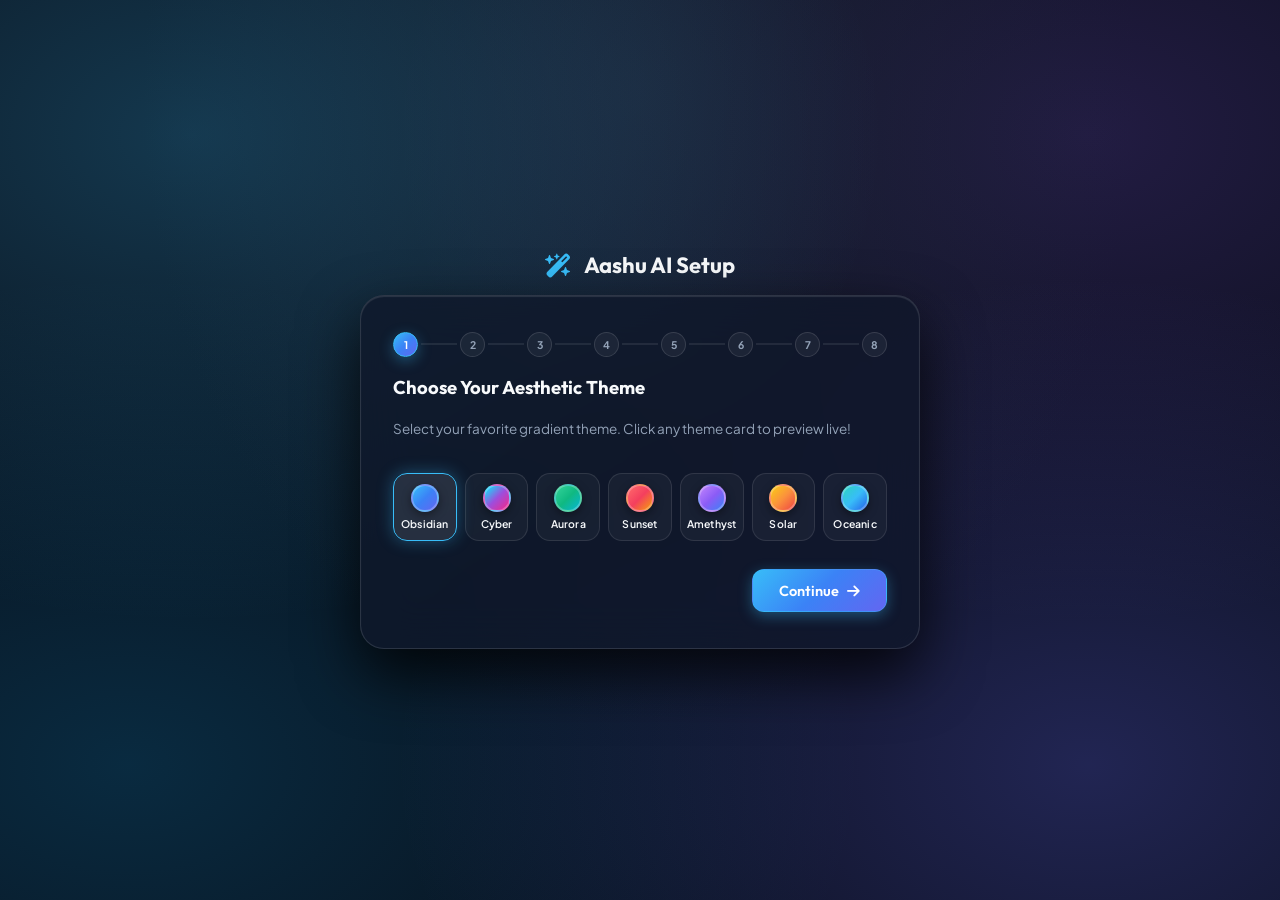
==== commit f1fa30dd: "feat: implement dynamic theme system with persistent storage and add UI customization to onboarding " ====
--- a/public/index.html
+++ b/public/index.html
@@ -22,6 +22,7 @@
     <link href="https://fonts.googleapis.com/css2?family=Inter:wght@300;400;500;600;700&family=Outfit:wght@400;600;700&display=swap" rel="stylesheet">
     <link rel="stylesheet" href="style.css">
     <link rel="stylesheet" href="settings.css">
+    <link rel="stylesheet" href="theme.css">
     <link rel="stylesheet" href="https://cdnjs.cloudflare.com/ajax/libs/font-awesome/6.4.0/css/all.min.css">
 </head>
 <body>
@@ -39,7 +40,12 @@
                     <img src="/icon.svg" alt="App Icon" class="brand-logo" width="32" height="32">
                     <h2>Aashu AI</h2>
                 </div>
-                <span class="badge" id="facts-count-badge">0 Facts</span>
+                <div class="sidebar-header-right">
+                    <span class="badge" id="facts-count-badge">0 Facts</span>
+                    <button class="sidebar-close-btn" id="sidebar-close-btn" title="Close Sidebar (Esc)">
+                        <i class="fa-solid fa-chevron-left"></i>
+                    </button>
+                </div>
             </div>
 
             <div class="sidebar-search">
@@ -66,16 +72,12 @@
             <!-- Top Navbar -->
             <header class="top-nav">
                 <div class="top-nav-left">
-                    <button class="icon-btn" id="toggle-sidebar-btn" title="Toggle Memory Drawer">
-                        <i class="fa-solid fa-folder-open"></i>
+                    <button class="icon-btn" id="toggle-sidebar-btn" title="Toggle Memory Sidebar">
+                        <i class="fa-solid fa-bars-staggered"></i>
                     </button>
                     <div class="status-pill" id="system-status" title="Backend Server Connection">
                         <span class="dot green" id="status-dot"></span>
                         <span id="status-text">Online</span>
-                    </div>
-                    <div class="active-model-badge" id="active-model-badge" title="Active LLM Model">
-                        <i class="fa-solid fa-brain text-cyan"></i>
-                        <span id="active-model-name">Llama 3.3 (70B)</span>
                     </div>
                 </div>
 
@@ -137,6 +139,31 @@
                                 <i class="fa-solid fa-volume-high text-cyan" id="voice-icon"></i>
                                 <span>Toggle Voice Response</span>
                             </button>
+
+                            <div class="menu-divider"></div>
+
+                            <!-- Keyboard Shortcuts Info Section -->
+                            <div class="menu-header">
+                                <span><i class="fa-solid fa-keyboard text-cyan"></i> Keyboard Shortcuts</span>
+                            </div>
+                            <div class="menu-shortcuts-grid">
+                                <div class="menu-shortcut-item">
+                                    <span>Voice Input</span>
+                                    <kbd>Space</kbd>
+                                </div>
+                                <div class="menu-shortcut-item">
+                                    <span>Send Message</span>
+                                    <kbd>Enter</kbd>
+                                </div>
+                                <div class="menu-shortcut-item">
+                                    <span>Search Memories</span>
+                                    <span><kbd>Ctrl</kbd>+<kbd>/</kbd></span>
+                                </div>
+                                <div class="menu-shortcut-item">
+                                    <span>Toggle Sidebar</span>
+                                    <kbd>Esc</kbd>
+                                </div>
+                            </div>
 
                             <div class="menu-divider"></div>
 
@@ -169,7 +196,7 @@
                         </button>
                     </div>
                     <p class="welcome-hint">
-                        Press <kbd>Space</kbd> or say <strong id="welcome-wake-hint" style="color:var(--accent-pink);">"Hey Aashu"</strong> &mdash; speak naturally, pause to auto-send.
+                        Press <kbd>Space</kbd> to talk, or type your query below
                     </p>
                 </div>
 
@@ -249,10 +276,6 @@
                 <div class="mic-status-label" id="mic-status-label" style="display: none;"></div>
 
             </div><!-- end unified-input-bar -->
-
-            <footer class="app-footer">
-                <span><kbd>Space</kbd> Mic &nbsp;&bull;&nbsp; <kbd>Enter</kbd> Send &nbsp;&bull;&nbsp; <kbd>Ctrl</kbd>+<kbd>/</kbd> Search &nbsp;&bull;&nbsp; <kbd>Esc</kbd> Sidebar</span>
-            </footer>
         </main>
     </div>
 
@@ -383,6 +406,45 @@
                 <!-- Tab 1: API Key & Security -->
                 <div class="settings-tab-panel active" id="tab-api-key">
                     <div class="settings-section-title">
+                        <i class="fa-solid fa-palette"></i> Visual Gradient Theme
+                    </div>
+                    <p class="settings-description">
+                        Switch between 7 ultra-modern gradient themes in real-time across the entire application.
+                    </p>
+                    <div class="theme-selector-grid" id="settings-theme-grid">
+                        <div class="theme-card" data-theme-id="obsidian">
+                            <div class="theme-card-preview obsidian-preview"></div>
+                            <span>Obsidian</span>
+                        </div>
+                        <div class="theme-card" data-theme-id="cyber">
+                            <div class="theme-card-preview cyber-preview"></div>
+                            <span>Cyber</span>
+                        </div>
+                        <div class="theme-card" data-theme-id="aurora">
+                            <div class="theme-card-preview aurora-preview"></div>
+                            <span>Aurora</span>
+                        </div>
+                        <div class="theme-card" data-theme-id="nebula">
+                            <div class="theme-card-preview nebula-preview"></div>
+                            <span>Sunset</span>
+                        </div>
+                        <div class="theme-card" data-theme-id="royal">
+                            <div class="theme-card-preview royal-preview"></div>
+                            <span>Amethyst</span>
+                        </div>
+                        <div class="theme-card" data-theme-id="solar">
+                            <div class="theme-card-preview solar-preview"></div>
+                            <span>Solar</span>
+                        </div>
+                        <div class="theme-card" data-theme-id="sapphire">
+                            <div class="theme-card-preview sapphire-preview"></div>
+                            <span>Oceanic</span>
+                        </div>
+                    </div>
+
+                    <div class="menu-divider" style="margin: 24px 0;"></div>
+
+                    <div class="settings-section-title">
                         <i class="fa-solid fa-key"></i> Groq Cloud API Key
                     </div>
                     <p class="settings-description">
@@ -442,6 +504,24 @@
 
                     <div style="margin-top: 16px; text-align: right;">
                         <button class="btn btn-secondary" id="test-tts-btn"><i class="fa-solid fa-play"></i> Test Spoken Speech</button>
+                    </div>
+
+                    <div class="menu-divider" style="margin: 24px 0;"></div>
+
+                    <div class="settings-section-title">
+                        <i class="fa-solid fa-microphone"></i> Microphone Access & Permissions
+                    </div>
+                    <p class="settings-description">
+                        Check or re-request microphone permissions for voice input and wake word detection.
+                    </p>
+
+                    <div class="form-group">
+                        <label>Microphone Status: <span id="mic-permission-status" class="status-badge-cyan">Checking...</span></label>
+                        <div style="margin-top: 8px;">
+                            <button class="btn btn-secondary" id="reset-mic-permission-btn">
+                                <i class="fa-solid fa-rotate-right"></i> Re-request Mic Permission
+                            </button>
+                        </div>
                     </div>
                 </div>
 
--- a/public/style.css
+++ b/public/style.css
@@ -75,6 +75,14 @@
     margin-left: -320px;
 }
 
+#toggle-sidebar-btn {
+    display: none !important;
+}
+
+.memory-sidebar.collapsed ~ .main-content #toggle-sidebar-btn {
+    display: flex !important;
+}
+
 .sidebar-header {
     padding: 20px 22px;
     display: flex;
@@ -103,15 +111,32 @@
     letter-spacing: -0.3px;
 }
 
-.badge {
-    background: rgba(0, 242, 254, 0.12);
-    color: var(--accent-cyan);
-    border: 1px solid rgba(0, 242, 254, 0.25);
+.sidebar-header-right {
+    display: flex;
+    align-items: center;
+    gap: 8px;
+}
+
+.sidebar-close-btn {
+    background: rgba(255, 255, 255, 0.05);
+    border: 1px solid var(--border-color);
+    color: var(--text-muted);
+    width: 28px;
+    height: 28px;
+    border-radius: 8px;
+    display: flex;
+    align-items: center;
+    justify-content: center;
+    cursor: pointer;
     font-size: 11px;
-    padding: 4px 10px;
-    border-radius: 20px;
-    font-weight: 600;
-    letter-spacing: 0.3px;
+    transition: all 0.2s cubic-bezier(0.16, 1, 0.3, 1);
+}
+
+.sidebar-close-btn:hover {
+    background: rgba(247, 37, 133, 0.15);
+    border-color: var(--accent-pink);
+    color: var(--accent-pink);
+    box-shadow: 0 0 10px rgba(247, 37, 133, 0.3);
 }
 
 .sidebar-search {
@@ -396,22 +421,37 @@
     box-shadow: 0 0 15px rgba(0, 242, 254, 0.3);
 }
 
+.status-pill {
+    display: inline-flex;
+    align-items: center;
+    gap: 8px;
+    background: rgba(255, 255, 255, 0.05);
+    border: 1px solid var(--border-color, rgba(255, 255, 255, 0.15));
+    border-radius: 20px;
+    padding: 5px 14px;
+    font-size: 12px;
+    font-weight: 600;
+    color: var(--text-main);
+    backdrop-filter: blur(12px);
+    transition: all 0.2s ease;
+}
+
 .top-menu-dropdown {
     position: absolute;
     top: 50px;
     right: 0;
-    width: 290px;
+    width: 320px;
     background: rgba(11, 16, 28, 0.95);
     border: 1px solid rgba(0, 242, 254, 0.3);
     border-radius: 18px;
-    padding: 14px;
+    padding: 16px;
     display: flex;
     flex-direction: column;
     gap: 10px;
-    backdrop-filter: blur(24px);
-    box-shadow: 0 14px 40px rgba(0, 0, 0, 0.7), 0 0 20px rgba(0, 242, 254, 0.15);
+    backdrop-filter: blur(28px);
+    box-shadow: 0 16px 45px rgba(0, 0, 0, 0.75), 0 0 25px rgba(0, 242, 254, 0.15);
     z-index: 1000;
-    animation: menuFadeIn 0.2s ease-out forwards;
+    animation: menuFadeIn 0.2s cubic-bezier(0.16, 1, 0.3, 1) forwards;
 }
 
 @keyframes menuFadeIn {
@@ -435,7 +475,7 @@
     align-items: center;
     justify-content: space-between;
     padding: 10px 12px;
-    border-radius: 10px;
+    border-radius: 12px;
     background: rgba(255, 255, 255, 0.03);
     border: 1px solid rgba(255, 255, 255, 0.05);
     font-size: 13px;
@@ -460,24 +500,45 @@
 }
 
 .menu-item-badge {
-    font-size: 11px;
+    font-size: 11.5px;
     font-weight: 600;
     color: var(--accent-cyan);
     background: rgba(0, 242, 254, 0.1);
-    padding: 3px 8px;
-    border-radius: 10px;
-}
-
-.menu-select-dropdown {
-    background: rgba(0, 0, 0, 0.4);
-    border: 1px solid var(--border-color);
-    color: #fff;
-    font-size: 12px;
-    padding: 5px 8px;
-    border-radius: 8px;
-    outline: none;
-    cursor: pointer;
-    max-width: 140px;
+    border: 1px solid rgba(0, 242, 254, 0.2);
+    padding: 4px 10px;
+    border-radius: 12px;
+    white-space: nowrap;
+}
+
+select, select#model-selector, .menu-select-dropdown, .model-select-dropdown {
+    appearance: none !important;
+    -webkit-appearance: none !important;
+    -moz-appearance: none !important;
+    background-color: #0f172a !important;
+    background-image: url("data:image/svg+xml;charset=UTF-8,%3csvg xmlns='http://www.w3.org/2000/svg' viewBox='0 0 24 24' fill='none' stroke='%2338bdf8' stroke-width='2' stroke-linecap='round' stroke-linejoin='round'%3e%3cpolyline points='6 9 12 15 18 9'%3e%3c/polyline%3e%3c/svg%3e") !important;
+    background-repeat: no-repeat !important;
+    background-position: right 10px center !important;
+    background-size: 14px !important;
+    border: 1px solid rgba(255, 255, 255, 0.18) !important;
+    color: #f8fafc !important;
+    font-family: inherit !important;
+    font-size: 12px !important;
+    font-weight: 600 !important;
+    padding: 6px 30px 6px 12px !important;
+    border-radius: 10px !important;
+    outline: none !important;
+    cursor: pointer !important;
+    max-width: 170px !important;
+    white-space: nowrap !important;
+    text-overflow: ellipsis !important;
+    overflow: hidden !important;
+    box-shadow: 0 2px 8px rgba(0, 0, 0, 0.4) !important;
+}
+
+select option, select#model-selector option, .menu-select-dropdown option, .model-select-dropdown option {
+    background-color: #0f172a !important;
+    color: #f8fafc !important;
+    padding: 8px 12px !important;
 }
 
 .menu-select-dropdown:focus {
@@ -488,6 +549,36 @@
     height: 1px;
     background: rgba(255, 255, 255, 0.08);
     margin: 2px 0;
+}
+
+.menu-shortcuts-grid {
+    display: flex;
+    flex-direction: column;
+    gap: 6px;
+    padding: 2px 0;
+}
+
+.menu-shortcut-item {
+    display: flex;
+    align-items: center;
+    justify-content: space-between;
+    font-size: 12px;
+    color: var(--text-main);
+    padding: 6px 10px;
+    border-radius: 8px;
+    background: rgba(255, 255, 255, 0.03);
+    border: 1px solid rgba(255, 255, 255, 0.04);
+}
+
+.menu-shortcut-item kbd {
+    background: rgba(0, 242, 254, 0.12);
+    border: 1px solid rgba(0, 242, 254, 0.25);
+    border-radius: 6px;
+    padding: 2px 6px;
+    font-size: 11px;
+    font-family: var(--font-heading);
+    color: var(--accent-cyan);
+    font-weight: 600;
 }
 
 .menu-action-btn {
@@ -901,7 +992,7 @@
 }
 
 .message-bubble {
-    max-width: 82%;
+    max-width: 84%;
     border-radius: 18px;
     padding: 14px 18px;
     font-size: 14.5px;
@@ -911,41 +1002,123 @@
 }
 
 .user-bubble {
-    background: linear-gradient(135deg, rgba(0, 242, 254, 0.15), rgba(79, 172, 254, 0.15));
+    background: linear-gradient(135deg, rgba(0, 242, 254, 0.16), rgba(15, 25, 45, 0.75));
     border: 1px solid rgba(0, 242, 254, 0.35);
     color: #f8fafc;
     border-top-right-radius: 4px;
-    box-shadow: 0 6px 20px rgba(0, 0, 0, 0.3), 0 0 15px rgba(0, 242, 254, 0.15);
+    box-shadow: 0 8px 24px rgba(0, 0, 0, 0.35), 0 0 15px rgba(0, 242, 254, 0.15);
+    min-width: 150px;
 }
 
 .ai-bubble {
-    background: rgba(15, 22, 38, 0.85);
+    background: rgba(13, 19, 36, 0.85);
     border: 1px solid var(--border-color);
     color: var(--text-main);
     border-top-left-radius: 4px;
-    box-shadow: 0 6px 25px rgba(0, 0, 0, 0.35);
+    box-shadow: 0 8px 28px rgba(0, 0, 0, 0.45);
+    min-width: 200px;
 }
 
 .bubble-header {
     display: flex;
     justify-content: space-between;
     align-items: center;
+    gap: 12px;
     margin-bottom: 8px;
     font-size: 11.5px;
     color: var(--text-muted);
-    border-bottom: 1px solid rgba(255, 255, 255, 0.06);
+    border-bottom: 1px solid rgba(255, 255, 255, 0.08);
     padding-bottom: 6px;
+}
+
+.bubble-author-box {
+    display: flex;
+    align-items: center;
+    gap: 8px;
 }
 
 .bubble-author {
     font-family: var(--font-heading);
     font-weight: 700;
     color: var(--accent-cyan);
+    display: inline-flex;
+    align-items: center;
+    gap: 6px;
+}
+
+.bubble-dot {
+    opacity: 0.4;
+    font-size: 10px;
+}
+
+.bubble-header-right {
+    display: flex;
+    align-items: center;
+    gap: 8px;
 }
 
 .bubble-time {
     font-size: 10.5px;
     opacity: 0.7;
+    white-space: nowrap;
+}
+
+.model-tag-badge {
+    background: rgba(0, 242, 254, 0.08);
+    border: 1px solid rgba(0, 242, 254, 0.25);
+    color: var(--accent-cyan);
+    font-size: 10.5px;
+    padding: 1px 7px;
+    border-radius: 10px;
+    font-weight: 500;
+}
+
+/* Markdown typography in chat bubbles */
+.md-heading {
+    font-family: var(--font-heading);
+    color: var(--accent-cyan);
+    margin: 12px 0 6px 0;
+    font-weight: 700;
+}
+
+h2.md-heading { font-size: 16px; }
+h3.md-heading { font-size: 15px; }
+h4.md-heading { font-size: 14px; }
+
+.md-ul, .md-ol {
+    margin: 8px 0;
+    padding-left: 20px;
+    display: flex;
+    flex-direction: column;
+    gap: 4px;
+}
+
+.md-li {
+    list-style-type: disc;
+    line-height: 1.55;
+}
+
+.md-li::marker {
+    color: var(--accent-cyan);
+}
+
+.md-oli {
+    list-style-type: decimal;
+    line-height: 1.55;
+}
+
+.md-spacer {
+    height: 10px;
+}
+
+.inline-code {
+    background: rgba(0, 242, 254, 0.1);
+    border: 1px solid rgba(0, 242, 254, 0.25);
+    color: #00f2fe;
+    padding: 2px 7px;
+    border-radius: 5px;
+    font-family: 'Fira Code', 'Consolas', monospace;
+    font-size: 13px;
 }
 
 /* Code Block with Copy Button */
@@ -1025,20 +1198,20 @@
 }
 
 .context-facts-container {
-    margin-top: 20px;
-    background: rgba(0, 0, 0, 0.25);
+    margin-top: 16px;
+    background: rgba(8, 14, 28, 0.65);
     border-radius: 14px;
-    padding: 16px 18px;
-    border: 1px solid rgba(255, 255, 255, 0.08);
-}
-
-.context-facts-container h4 {
-    font-size: 12.5px;
-    font-weight: 600;
+    padding: 14px 16px;
+    border: 1px solid rgba(0, 242, 254, 0.18);
+}
+
+.context-facts-title {
+    font-size: 12px;
+    font-weight: 700;
     letter-spacing: 0.5px;
     text-transform: uppercase;
     color: var(--text-muted);
-    margin-bottom: 14px;
+    margin-bottom: 12px;
     display: flex;
     align-items: center;
     gap: 8px;
@@ -1196,21 +1369,9 @@
     box-shadow: 0 0 12px rgba(0, 242, 254, 0.25);
 }
 .model-select-dropdown {
-    background: transparent;
-    border: none;
-    color: var(--text-main);
     font-family: var(--font-body);
     font-size: 12.5px;
     font-weight: 600;
-    outline: none;
-    cursor: pointer;
-    padding-right: 4px;
-}
-.model-select-dropdown option {
-    background: #0f1626;
-    color: var(--text-main);
-    padding: 8px;
-    font-size: 13px;
 }
 
 /* =============================================
@@ -1234,12 +1395,26 @@
     flex: 1;
     overflow-y: auto;
     overflow-x: hidden;
-    padding: 24px 0 20px 0;
+    padding: 24px 8px 36px 8px;
     display: flex;
     flex-direction: column;
     gap: 16px;
     scrollbar-width: thin;
-    scrollbar-color: rgba(0,242,254,0.2) transparent;
+    scrollbar-color: rgba(0, 242, 254, 0.25) transparent;
+}
+
+.chat-area::-webkit-scrollbar {
+    width: 6px;
+}
+.chat-area::-webkit-scrollbar-track {
+    background: transparent;
+}
+.chat-area::-webkit-scrollbar-thumb {
+    background: rgba(0, 242, 254, 0.25);
+    border-radius: 10px;
+}
+.chat-area::-webkit-scrollbar-thumb:hover {
+    background: rgba(0, 242, 254, 0.5);
 }
 
 /* Welcome / Idle State */
@@ -1680,9 +1855,59 @@
     box-shadow: 0 0 24px rgba(247, 37, 133, 0.6);
 }
 
+.modal-body {
+    display: flex;
+    flex-direction: column;
+    gap: 16px;
+}
+
+.form-group {
+    display: flex;
+    flex-direction: column;
+    gap: 6px;
+    width: 100%;
+}
+
+.form-group label {
+    font-size: 12px;
+    font-weight: 600;
+    color: var(--accent-cyan);
+    text-transform: uppercase;
+    letter-spacing: 0.5px;
+}
+
+.form-group input[type="text"],
+.form-group textarea,
+.form-group select {
+    background: rgba(15, 23, 42, 0.85) !important;
+    border: 1px solid rgba(255, 255, 255, 0.15) !important;
+    border-radius: 12px !important;
+    padding: 10px 14px !important;
+    color: var(--text-main, #f8fafc) !important;
+    font-family: var(--font-body) !important;
+    font-size: 13.5px !important;
+    outline: none !important;
+    transition: all 0.2s ease !important;
+    width: 100% !important;
+    box-sizing: border-box !important;
+}
+
+.form-group input[type="text"]:focus,
+.form-group textarea:focus,
+.form-group select:focus {
+    border-color: var(--accent-cyan) !important;
+    box-shadow: 0 0 16px rgba(0, 242, 254, 0.3) !important;
+}
+
+.form-group textarea {
+    resize: vertical;
+    min-height: 80px;
+}
+
 .form-row {
     display: flex;
-    gap: 12px;
+    gap: 14px;
+    width: 100%;
 }
 
 .form-row .form-group {
@@ -1691,6 +1916,23 @@
 
 .checkbox-group {
     margin-top: 4px;
+}
+
+.custom-checkbox {
+    display: flex;
+    align-items: center;
+    gap: 10px;
+    cursor: pointer;
+    font-size: 13px;
+    color: var(--text-main);
+    user-select: none;
+}
+
+.custom-checkbox input[type="checkbox"] {
+    accent-color: var(--accent-pink);
+    width: 16px;
+    height: 16px;
+    cursor: pointer;
 }
 
 .custom-checkbox {
@@ -1830,7 +2072,124 @@
     padding: 8px 12px;
 }
 
-
-
-
-
+/* =============================================
+   TOAST NOTIFICATION SYSTEM
+   ============================================= */
+.toast-container {
+    position: fixed;
+    top: 24px;
+    right: 24px;
+    z-index: 99999;
+    display: flex;
+    flex-direction: column;
+    gap: 10px;
+    max-width: 380px;
+    width: calc(100vw - 48px);
+    pointer-events: none;
+}
+
+.toast-item {
+    pointer-events: auto;
+    display: flex;
+    align-items: center;
+    gap: 12px;
+    padding: 12px 16px;
+    border-radius: 14px;
+    font-size: 13.5px;
+    font-weight: 500;
+    line-height: 1.4;
+    color: #f8fafc;
+    background: rgba(13, 19, 36, 0.92);
+    backdrop-filter: blur(16px);
+    border: 1px solid rgba(255, 255, 255, 0.12);
+    box-shadow: 0 10px 30px rgba(0, 0, 0, 0.5), 0 0 20px rgba(0, 0, 0, 0.3);
+    animation: toastIn 0.3s cubic-bezier(0.16, 1, 0.3, 1) forwards;
+    transition: all 0.3s ease;
+}
+
+.toast-item.toast-hiding {
+    animation: toastOut 0.3s cubic-bezier(0.16, 1, 0.3, 1) forwards;
+}
+
+@keyframes toastIn {
+    from {
+        opacity: 0;
+        transform: translateY(-16px) scale(0.95);
+    }
+    to {
+        opacity: 1;
+        transform: translateY(0) scale(1);
+    }
+}
+
+@keyframes toastOut {
+    from {
+        opacity: 1;
+        transform: translateY(0) scale(1);
+    }
+    to {
+        opacity: 0;
+        transform: translateY(-16px) scale(0.92);
+    }
+}
+
+.toast-icon {
+    font-size: 18px;
+    flex-shrink: 0;
+}
+
+.toast-success {
+    border-color: rgba(16, 185, 129, 0.4);
+    box-shadow: 0 8px 24px rgba(0, 0, 0, 0.4), 0 0 15px rgba(16, 185, 129, 0.2);
+}
+.toast-success .toast-icon {
+    color: #10b981;
+}
+
+.toast-error {
+    border-color: rgba(239, 68, 68, 0.4);
+    box-shadow: 0 8px 24px rgba(0, 0, 0, 0.4), 0 0 15px rgba(239, 68, 68, 0.2);
+}
+.toast-error .toast-icon {
+    color: #ef4444;
+}
+
+.toast-warning {
+    border-color: rgba(245, 158, 11, 0.4);
+    box-shadow: 0 8px 24px rgba(0, 0, 0, 0.4), 0 0 15px rgba(245, 158, 11, 0.2);
+}
+.toast-warning .toast-icon {
+    color: #f59e0b;
+}
+
+.toast-info {
+    border-color: rgba(0, 242, 254, 0.4);
+    box-shadow: 0 8px 24px rgba(0, 0, 0, 0.4), 0 0 15px rgba(0, 242, 254, 0.2);
+}
+.toast-info .toast-icon {
+    color: var(--accent-cyan, #00f2fe);
+}
+
+.toast-message {
+    flex: 1;
+}
+
+.toast-close-btn {
+    background: transparent;
+    border: none;
+    color: var(--text-muted, #94a3b8);
+    font-size: 18px;
+    cursor: pointer;
+    line-height: 1;
+    padding: 0 2px;
+    transition: color 0.2s ease;
+}
+
+.toast-close-btn:hover {
+    color: #ffffff;
+}
+
+
+
+
+
--- a/public/theme.css
+++ b/public/theme.css
@@ -0,0 +1,408 @@
+/* ==========================================================================
+   Aashu AI — 7 Dynamic Ultra-Rich Gradient Themes (theme.css)
+   ========================================================================== */
+
+/* 1. OBSIDIAN DARK (Minimalist Dark Slate, Electric Blue & Violet Cyan) */
+[data-theme="obsidian"], body:not([data-theme]) {
+    --bg-dark: #080c16;
+    --bg-mesh: radial-gradient(at 15% 15%, rgba(56, 189, 248, 0.25) 0px, transparent 45%), 
+               radial-gradient(at 85% 85%, rgba(99, 102, 241, 0.28) 0px, transparent 45%), 
+               radial-gradient(at 50% 10%, rgba(30, 41, 59, 0.65) 0px, transparent 55%),
+               radial-gradient(at 10% 85%, rgba(14, 165, 233, 0.2) 0px, transparent 45%),
+               radial-gradient(at 85% 15%, rgba(139, 92, 246, 0.2) 0px, transparent 45%);
+    --bg-card: rgba(15, 23, 42, 0.75);
+    --border-color: rgba(255, 255, 255, 0.12);
+    --border-highlight: rgba(56, 189, 248, 0.35);
+    --accent-primary: #38bdf8;
+    --accent-gradient: linear-gradient(135deg, #38bdf8 0%, #3b82f6 50%, #6366f1 100%);
+    --accent-glow: rgba(56, 189, 248, 0.35);
+    --text-main: #f8fafc;
+    --text-muted: #94a3b8;
+    --chip-bg: rgba(255, 255, 255, 0.04);
+    --chip-selected: rgba(56, 189, 248, 0.18);
+    --chip-selected-border: #38bdf8;
+    --chip-selected-text: #38bdf8;
+}
+
+/* 2. CYBERPUNK NEON (Electric Cyan, Violet Purple & Hot Pink Glow) */
+[data-theme="cyber"] {
+    --bg-dark: #050714;
+    --bg-mesh: radial-gradient(at 10% 15%, rgba(0, 242, 254, 0.32) 0px, transparent 45%), 
+               radial-gradient(at 85% 85%, rgba(247, 37, 133, 0.32) 0px, transparent 45%), 
+               radial-gradient(at 50% 50%, rgba(157, 78, 221, 0.28) 0px, transparent 55%),
+               radial-gradient(at 80% 20%, rgba(59, 130, 246, 0.25) 0px, transparent 45%),
+               radial-gradient(at 20% 80%, rgba(255, 0, 110, 0.22) 0px, transparent 45%);
+    --bg-card: rgba(13, 19, 36, 0.68);
+    --border-color: rgba(0, 242, 254, 0.28);
+    --border-highlight: rgba(247, 37, 133, 0.48);
+    --accent-primary: #00f2fe;
+    --accent-gradient: linear-gradient(135deg, #00f2fe 0%, #3b82f6 35%, #9d4edd 70%, #f72585 100%);
+    --accent-glow: rgba(0, 242, 254, 0.42);
+    --text-main: #ffffff;
+    --text-muted: #a5f3fc;
+    --chip-bg: rgba(0, 242, 254, 0.05);
+    --chip-selected: rgba(0, 242, 254, 0.22);
+    --chip-selected-border: #00f2fe;
+    --chip-selected-text: #00f2fe;
+}
+
+/* 3. MIDNIGHT AURORA (Northern Lights Emerald, Mint & Cyan Sapphire) */
+[data-theme="aurora"] {
+    --bg-dark: #041210;
+    --bg-mesh: radial-gradient(at 15% 20%, rgba(52, 211, 153, 0.34) 0px, transparent 45%), 
+               radial-gradient(at 85% 80%, rgba(6, 182, 212, 0.32) 0px, transparent 45%), 
+               radial-gradient(at 50% 50%, rgba(16, 185, 129, 0.25) 0px, transparent 55%),
+               radial-gradient(at 75% 20%, rgba(59, 130, 246, 0.22) 0px, transparent 45%),
+               radial-gradient(at 20% 80%, rgba(16, 185, 129, 0.2) 0px, transparent 45%);
+    --bg-card: rgba(6, 30, 26, 0.72);
+    --border-color: rgba(52, 211, 153, 0.28);
+    --border-highlight: rgba(6, 182, 212, 0.48);
+    --accent-primary: #34d399;
+    --accent-gradient: linear-gradient(135deg, #34d399 0%, #10b981 35%, #06b6d4 70%, #3b82f6 100%);
+    --accent-glow: rgba(52, 211, 153, 0.42);
+    --text-main: #f0fdf4;
+    --text-muted: #99f6e4;
+    --chip-bg: rgba(52, 211, 153, 0.05);
+    --chip-selected: rgba(52, 211, 153, 0.22);
+    --chip-selected-border: #34d399;
+    --chip-selected-text: #34d399;
+}
+
+/* 4. COSMIC SUNSET (Crimson Twilight, Magenta & Amber Fire) */
+[data-theme="nebula"] {
+    --bg-dark: #12060a;
+    --bg-mesh: radial-gradient(at 15% 15%, rgba(244, 63, 94, 0.35) 0px, transparent 45%), 
+               radial-gradient(at 85% 85%, rgba(245, 158, 11, 0.32) 0px, transparent 45%), 
+               radial-gradient(at 50% 50%, rgba(217, 70, 239, 0.28) 0px, transparent 55%),
+               radial-gradient(at 80% 15%, rgba(255, 107, 107, 0.25) 0px, transparent 45%),
+               radial-gradient(at 20% 80%, rgba(225, 29, 72, 0.22) 0px, transparent 45%);
+    --bg-card: rgba(30, 10, 18, 0.72);
+    --border-color: rgba(244, 63, 94, 0.3);
+    --border-highlight: rgba(245, 158, 11, 0.48);
+    --accent-primary: #ff6b6b;
+    --accent-gradient: linear-gradient(135deg, #ff6b6b 0%, #f43f5e 35%, #d946ef 70%, #f59e0b 100%);
+    --accent-glow: rgba(255, 107, 107, 0.42);
+    --text-main: #fff1f2;
+    --text-muted: #fbcfe8;
+    --chip-bg: rgba(244, 63, 94, 0.05);
+    --chip-selected: rgba(244, 63, 94, 0.22);
+    --chip-selected-border: #ff6b6b;
+    --chip-selected-text: #ff6b6b;
+}
+
+/* 5. ROYAL AMETHYST (Lavender Orchid, Amethyst Violet & Indigo Sapphire) */
+[data-theme="royal"] {
+    --bg-dark: #0b0718;
+    --bg-mesh: radial-gradient(at 15% 15%, rgba(192, 132, 252, 0.35) 0px, transparent 45%), 
+               radial-gradient(at 85% 85%, rgba(99, 102, 241, 0.32) 0px, transparent 45%), 
+               radial-gradient(at 50% 50%, rgba(168, 85, 247, 0.28) 0px, transparent 55%),
+               radial-gradient(at 75% 20%, rgba(59, 130, 246, 0.24) 0px, transparent 45%),
+               radial-gradient(at 20% 80%, rgba(217, 70, 239, 0.22) 0px, transparent 45%);
+    --bg-card: rgba(20, 14, 38, 0.74);
+    --border-color: rgba(192, 132, 252, 0.3);
+    --border-highlight: rgba(168, 85, 247, 0.48);
+    --accent-primary: #c084fc;
+    --accent-gradient: linear-gradient(135deg, #c084fc 0%, #a855f7 35%, #8b5cf6 70%, #3b82f6 100%);
+    --accent-glow: rgba(192, 132, 252, 0.42);
+    --text-main: #f5f3ff;
+    --text-muted: #ddd6fe;
+    --chip-bg: rgba(192, 132, 252, 0.05);
+    --chip-selected: rgba(192, 132, 252, 0.22);
+    --chip-selected-border: #c084fc;
+    --chip-selected-text: #c084fc;
+}
+
+/* 6. SOLAR FLARE (Electric Gold Amber, Fiery Crimson & Neon Orange) */
+[data-theme="solar"] {
+    --bg-dark: #140b04;
+    --bg-mesh: radial-gradient(at 15% 15%, rgba(251, 146, 60, 0.35) 0px, transparent 45%), 
+               radial-gradient(at 85% 85%, rgba(234, 179, 8, 0.32) 0px, transparent 45%), 
+               radial-gradient(at 50% 50%, rgba(239, 68, 68, 0.28) 0px, transparent 55%),
+               radial-gradient(at 80% 20%, rgba(249, 115, 22, 0.24) 0px, transparent 45%),
+               radial-gradient(at 20% 80%, rgba(245, 158, 11, 0.22) 0px, transparent 45%);
+    --bg-card: rgba(32, 16, 8, 0.74);
+    --border-color: rgba(251, 146, 60, 0.3);
+    --border-highlight: rgba(234, 179, 8, 0.48);
+    --accent-primary: #fb923c;
+    --accent-gradient: linear-gradient(135deg, #facc15 0%, #fb923c 35%, #ef4444 70%, #dc2626 100%);
+    --accent-glow: rgba(251, 146, 60, 0.42);
+    --text-main: #fff7ed;
+    --text-muted: #fed7aa;
+    --chip-bg: rgba(251, 146, 60, 0.05);
+    --chip-selected: rgba(251, 146, 60, 0.22);
+    --chip-selected-border: #fb923c;
+    --chip-selected-text: #fb923c;
+}
+
+/* 7. OCEANIC ICE (Aquamarine Cyan, Sapphire Blue & Ice Mint) */
+[data-theme="sapphire"] {
+    --bg-dark: #03131a;
+    --bg-mesh: radial-gradient(at 15% 15%, rgba(56, 189, 248, 0.35) 0px, transparent 45%), 
+               radial-gradient(at 85% 85%, rgba(45, 212, 191, 0.32) 0px, transparent 45%), 
+               radial-gradient(at 50% 50%, rgba(59, 130, 246, 0.28) 0px, transparent 55%),
+               radial-gradient(at 80% 20%, rgba(14, 165, 233, 0.24) 0px, transparent 45%),
+               radial-gradient(at 20% 80%, rgba(20, 184, 166, 0.22) 0px, transparent 45%);
+    --bg-card: rgba(6, 28, 40, 0.74);
+    --border-color: rgba(56, 189, 248, 0.3);
+    --border-highlight: rgba(45, 212, 191, 0.48);
+    --accent-primary: #38bdf8;
+    --accent-gradient: linear-gradient(135deg, #2dd4bf 0%, #38bdf8 35%, #2563eb 70%, #1d4ed8 100%);
+    --accent-glow: rgba(56, 189, 248, 0.42);
+    --text-main: #f0f9ff;
+    --text-muted: #bae6fd;
+    --chip-bg: rgba(56, 189, 248, 0.05);
+    --chip-selected: rgba(56, 189, 248, 0.22);
+    --chip-selected-border: #38bdf8;
+    --chip-selected-text: #38bdf8;
+}
+
+/* Global Applied Theme Styles */
+body {
+    background-color: var(--bg-dark) !important;
+    background-image: var(--bg-mesh) !important;
+    color: var(--text-main) !important;
+    transition: background-color 0.3s ease, color 0.3s ease;
+}
+
+/* Onboarding & Modal Cards Theme Adaptation */
+.onboarding-card, .modal-card, .settings-modal-card {
+    background: var(--bg-card) !important;
+    border-color: var(--border-color) !important;
+    transition: background-color 0.3s ease, border-color 0.3s ease;
+}
+
+.brand-header i, .step-title span {
+    color: var(--accent-primary) !important;
+    transition: color 0.3s ease;
+}
+
+.step-dot.active {
+    background: var(--accent-gradient) !important;
+    border-color: var(--accent-primary) !important;
+    color: #ffffff !important;
+    box-shadow: 0 4px 14px var(--accent-glow) !important;
+}
+
+.step-line.active {
+    background: var(--accent-gradient) !important;
+}
+
+.btn-next, .save-settings-btn {
+    background: var(--accent-gradient) !important;
+    border: 1px solid var(--border-highlight) !important;
+    color: #ffffff !important;
+    box-shadow: 0 4px 14px var(--accent-glow) !important;
+}
+
+.btn-next:hover, .save-settings-btn:hover {
+    box-shadow: 0 6px 20px var(--accent-glow) !important;
+}
+
+.chip-option.selected {
+    background: var(--chip-selected) !important;
+    border-color: var(--chip-selected-border) !important;
+    color: var(--chip-selected-text) !important;
+}
+
+/* Theme Selector Cards Grid (Used in Onboarding & Settings) */
+.theme-selector-grid {
+    display: grid;
+    grid-template-columns: repeat(7, 1fr);
+    gap: 8px;
+    margin-top: 14px;
+}
+
+.theme-card {
+    background: rgba(255, 255, 255, 0.04);
+    border: 1.5px solid rgba(255, 255, 255, 0.1);
+    border-radius: 14px;
+    padding: 10px 4px;
+    display: flex;
+    flex-direction: column;
+    align-items: center;
+    gap: 6px;
+    cursor: pointer;
+    transition: border-color 0.2s ease, background-color 0.2s ease, box-shadow 0.2s ease, transform 0.2s ease;
+    position: relative;
+    user-select: none;
+}
+
+.theme-card:hover {
+    transform: translateY(-2px);
+    border-color: rgba(255, 255, 255, 0.3);
+    background: rgba(255, 255, 255, 0.08);
+}
+
+.theme-card.active {
+    border-color: var(--accent-primary) !important;
+    box-shadow: 0 0 16px var(--accent-glow);
+    background: rgba(255, 255, 255, 0.1);
+}
+
+.theme-card-preview {
+    width: 28px;
+    height: 28px;
+    border-radius: 50%;
+    border: 2px solid rgba(255, 255, 255, 0.25);
+    box-shadow: 0 3px 10px rgba(0, 0, 0, 0.4);
+}
+
+.theme-card-preview.obsidian-preview {
+    background: linear-gradient(135deg, #38bdf8 0%, #3b82f6 50%, #6366f1 100%);
+}
+
+.theme-card-preview.cyber-preview {
+    background: linear-gradient(135deg, #00f2fe 0%, #9d4edd 50%, #f72585 100%);
+}
+
+.theme-card-preview.aurora-preview {
+    background: linear-gradient(135deg, #34d399 0%, #10b981 50%, #06b6d4 100%);
+}
+
+.theme-card-preview.nebula-preview {
+    background: linear-gradient(135deg, #ff6b6b 0%, #f43f5e 50%, #f59e0b 100%);
+}
+
+.theme-card-preview.royal-preview {
+    background: linear-gradient(135deg, #c084fc 0%, #8b5cf6 50%, #3b82f6 100%);
+}
+
+.theme-card-preview.solar-preview {
+    background: linear-gradient(135deg, #facc15 0%, #fb923c 50%, #ef4444 100%);
+}
+
+.theme-card-preview.sapphire-preview {
+    background: linear-gradient(135deg, #2dd4bf 0%, #38bdf8 50%, #2563eb 100%);
+}
+
+.theme-card span {
+    font-size: 10.5px;
+    font-weight: 600;
+    color: var(--text-main);
+    text-align: center;
+    line-height: 1.2;
+    white-space: nowrap;
+    letter-spacing: 0.2px;
+}
+
+/* Main Application UI Theme Adaptation */
+.memory-sidebar {
+    background: var(--bg-card) !important;
+    border-right: 1px solid var(--border-color) !important;
+    backdrop-filter: blur(24px) !important;
+}
+
+.fact-card {
+    background: rgba(255, 255, 255, 0.04) !important;
+    border-color: var(--border-color) !important;
+}
+
+.fact-card:hover {
+    background: rgba(255, 255, 255, 0.08) !important;
+    border-color: var(--border-highlight) !important;
+    box-shadow: 0 4px 18px rgba(0, 0, 0, 0.4), 0 0 12px var(--accent-glow) !important;
+}
+
+.cat-filter-btn {
+    background: rgba(255, 255, 255, 0.04);
+    border: 1px solid var(--border-color);
+    color: var(--text-muted);
+}
+
+.cat-filter-btn:hover, .cat-filter-btn.active {
+    background: var(--chip-selected) !important;
+    border-color: var(--chip-selected-border) !important;
+    color: var(--chip-selected-text) !important;
+}
+
+.status-pill, .active-model-badge, .badge {
+    background: var(--chip-bg) !important;
+    border-color: var(--border-color) !important;
+    color: var(--accent-primary) !important;
+}
+
+.top-menu-dropdown, .glass-panel {
+    background: var(--bg-card) !important;
+    border-color: var(--border-color) !important;
+    backdrop-filter: blur(24px) !important;
+}
+
+select, select#model-selector, .menu-select-dropdown, .model-select-dropdown, .form-group input, .form-group textarea, .form-group select {
+    background-color: var(--bg-card, #0d1324) !important;
+    color: var(--text-main, #f8fafc) !important;
+    border-color: var(--border-color, rgba(255, 255, 255, 0.2)) !important;
+}
+
+select option, select#model-selector option, .menu-select-dropdown option, .model-select-dropdown option, .form-group select option {
+    background-color: #0d1324 !important;
+    color: var(--text-main, #f8fafc) !important;
+}
+
+.menu-item-badge {
+    color: var(--accent-primary) !important;
+    background: var(--chip-selected) !important;
+    border-color: var(--chip-selected-border) !important;
+}
+
+.unified-input-bar {
+    background: transparent !important;
+    border-top: none !important;
+    backdrop-filter: none !important;
+    box-shadow: none !important;
+    padding: 8px 0 4px 0 !important;
+}
+
+.input-row {
+    background: var(--bg-card) !important;
+    border: 1.5px solid var(--border-color) !important;
+    border-radius: 28px !important;
+    padding: 6px 12px !important;
+    backdrop-filter: blur(24px) !important;
+    box-shadow: 0 10px 30px rgba(0, 0, 0, 0.45), 0 0 15px var(--accent-glow) !important;
+    transition: all 0.25s ease !important;
+}
+
+.input-row:focus-within {
+    border-color: var(--accent-primary) !important;
+    box-shadow: 0 12px 35px rgba(0, 0, 0, 0.55), 0 0 25px var(--accent-glow) !important;
+}
+
+.app-footer {
+    background: transparent !important;
+    border-top: none !important;
+    padding: 6px 0 14px 0 !important;
+}
+
+.mode-pill.active {
+    background: var(--chip-selected) !important;
+    border-color: var(--chip-selected-border) !important;
+    color: var(--chip-selected-text) !important;
+}
+
+.mode-tab.active {
+    background: var(--chip-selected) !important;
+    border: 1px solid var(--chip-selected-border) !important;
+    color: var(--chip-selected-text) !important;
+    box-shadow: 0 4px 18px var(--accent-glow) !important;
+}
+
+.send-btn, .btn-hero {
+    background: var(--accent-gradient) !important;
+    color: #ffffff !important;
+    box-shadow: 0 4px 16px var(--accent-glow) !important;
+}
+
+kbd {
+    background: rgba(255, 255, 255, 0.06) !important;
+    border: 1px solid var(--border-color) !important;
+    padding: 2px 7px !important;
+    border-radius: 6px !important;
+    font-size: 11px !important;
+    color: var(--accent-primary) !important;
+    font-weight: 600 !important;
+    box-shadow: 0 1px 4px rgba(0, 0, 0, 0.3) !important;
+}
+
+.welcome-title span, .text-cyan, .text-gold {
+    color: var(--accent-primary) !important;
+}
